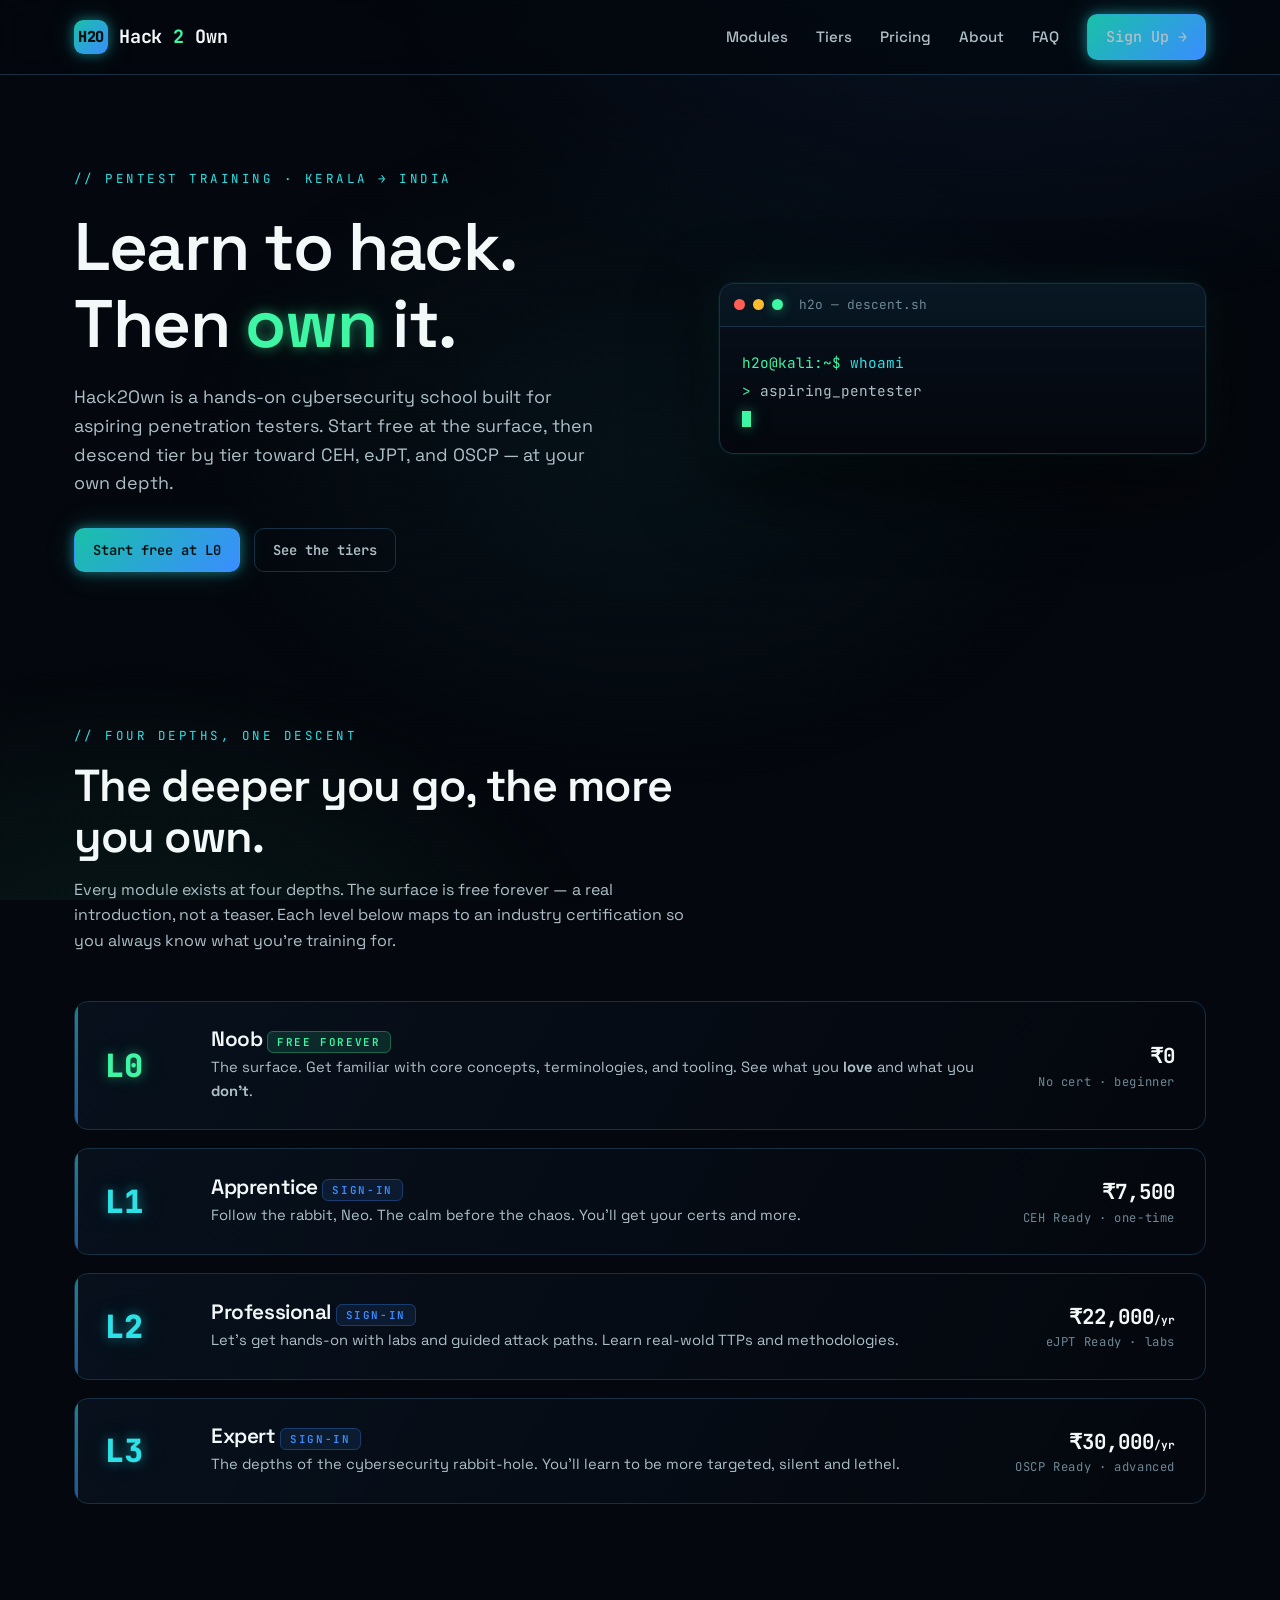
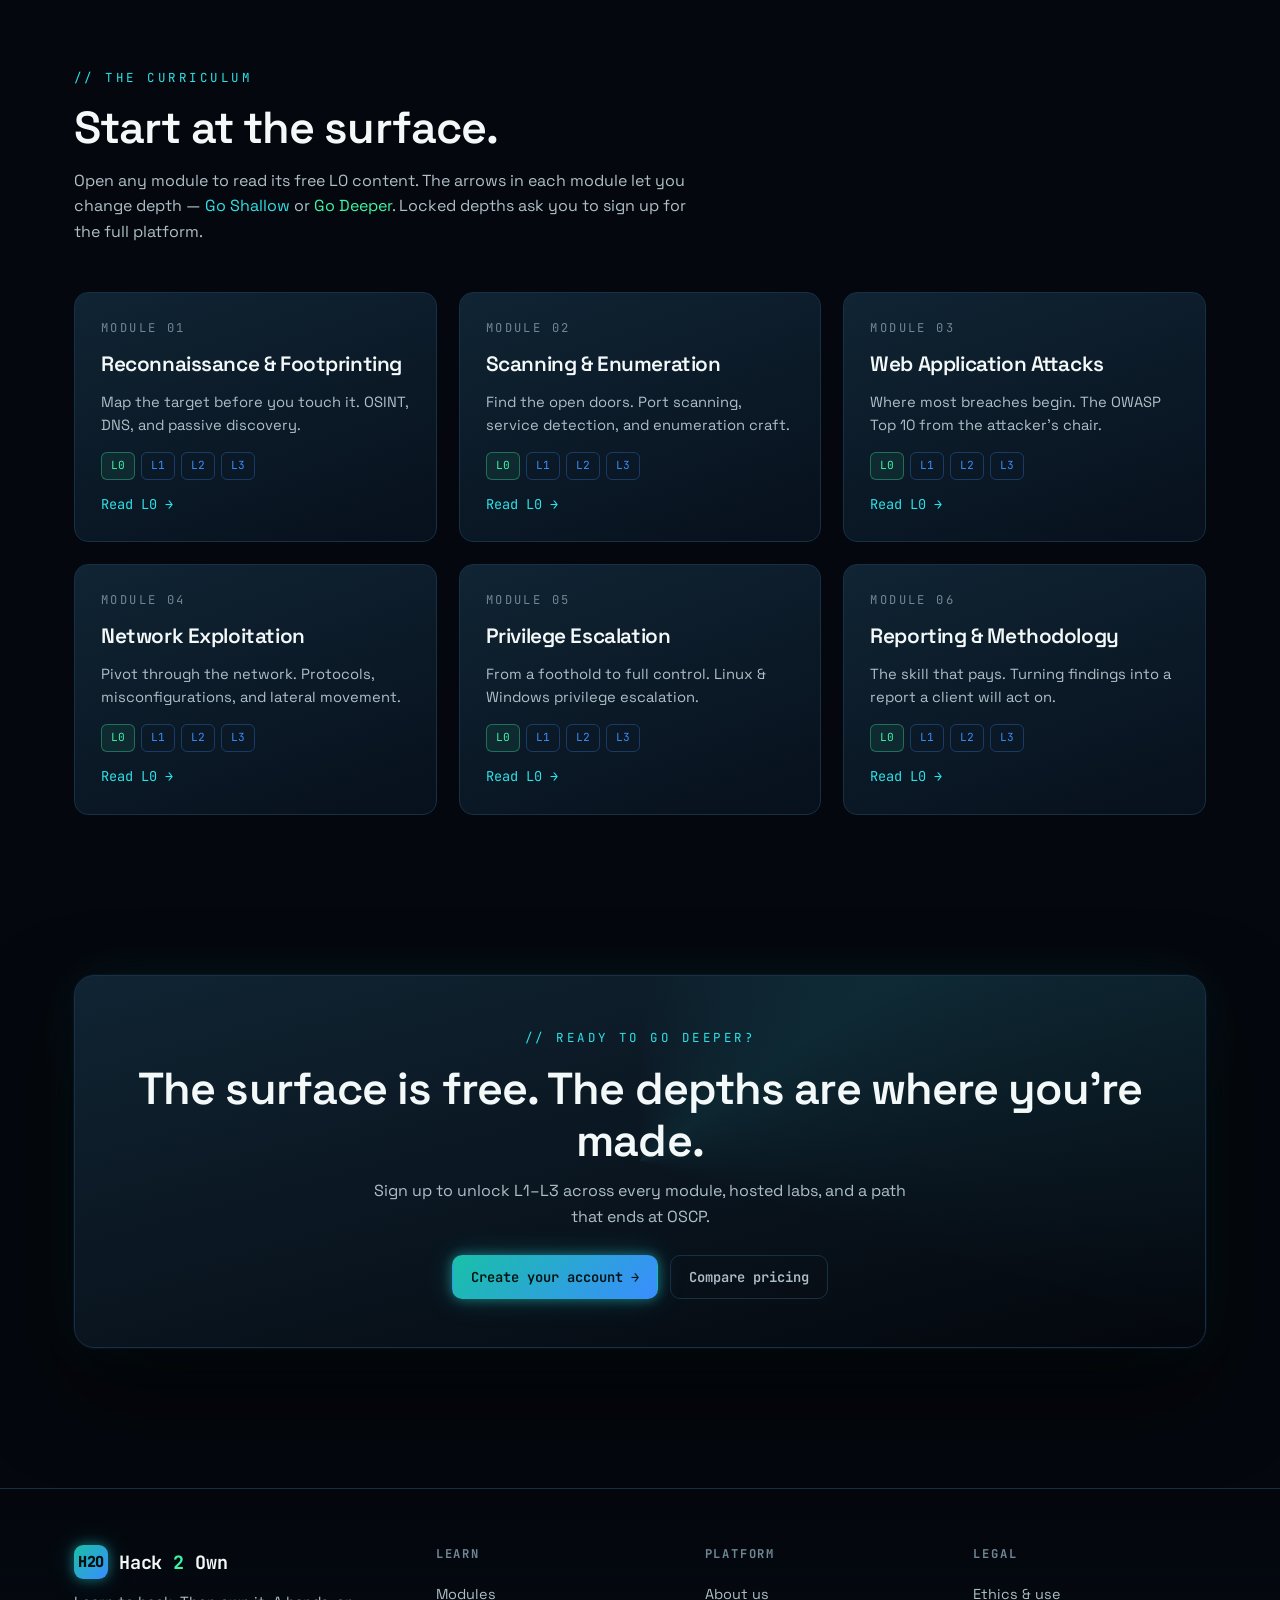
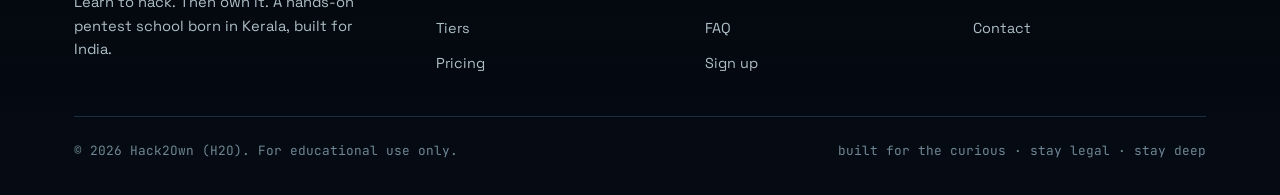
==== index.html @ ef50b709 "Site: UP" ====
<!DOCTYPE html>
<html lang="en">
<head>
<meta charset="UTF-8" />
<meta name="viewport" content="width=device-width, initial-scale=1.0" />
<title>Hack2Own — Learn to Hack. Then Own It. | Cybersecurity Training </title>
<meta name="description" content="Hack2Own (H2O) is a hands-on cybersecurity learning platform for aspiring penetration testers in Kerala and across India. Free L0 fundamentals, aligned to CEH, eJPT and OSCP." />
<meta name="keywords" content="ethical hacking course Kerala, penetration testing training India, OSCP preparation, eJPT, CEH, cybersecurity learning platform, pentest labs, Hack2Own, H2O" />
<meta name="author" content="Hack2Own" />
<link rel="canonical" href="https://hack2own.com/" />
<meta name="robots" content="index, follow" />

<!-- Open Graph -->
<meta property="og:type" content="website" />
<meta property="og:title" content="Hack2Own — Learn to Hack. Then Own It." />
<meta property="og:description" content="Hands-on, certification-aligned cybersecurity training. Start free with L0, descend toward OSCP." />
<meta property="og:url" content="https://hack2own.com/" />
<meta property="og:image" content="https://hack2own.com/assets/img/og-cover.svg" />
<meta property="og:site_name" content="Hack2Own" />
<meta name="twitter:card" content="summary_large_image" />
<meta name="twitter:title" content="Hack2Own — Learn to Hack. Then Own It." />
<meta name="twitter:description" content="Certification-aligned pentest training. Free L0 to start." />
<meta name="twitter:image" content="https://hack2own.com/assets/img/og-cover.svg" />

<link rel="icon" type="image/svg+xml" href="assets/img/favicon.svg" />
<link rel="preconnect" href="https://fonts.googleapis.com" />
<link rel="preconnect" href="https://fonts.gstatic.com" crossorigin />
<link href="https://fonts.googleapis.com/css2?family=Space+Grotesk:wght@400;500;600;700&family=JetBrains+Mono:wght@400;600;700;800&display=swap" rel="stylesheet" />
<link rel="stylesheet" href="assets/css/style.css" />

<!-- Structured data -->
<script type="application/ld+json">
{
  "@context": "https://schema.org",
  "@type": "EducationalOrganization",
  "name": "Hack2Own",
  "alternateName": "H2O",
  "url": "https://hack2own.com",
  "description": "Hands-on, certification-aligned cybersecurity and penetration testing training platform based in Kerala, India.",
  "address": { "@type": "PostalAddress", "addressRegion": "Kerala", "addressCountry": "IN" },
  "sameAs": []
}
</script>
</head>
<body>

<!-- ===== NAVBAR (shared markup across all pages) ===== -->
<nav class="nav">
  <div class="nav-inner">
    <a href="index.html" class="brand"><span class="mark">H2O</span>Hack<b>2</b>Own</a>
    <button class="nav-toggle" aria-label="Menu"><span></span><span></span><span></span></button>
    <ul class="nav-links">
      <li><a href="index.html#modules">Modules</a></li>
      <li><a href="index.html#tiers">Tiers</a></li>
      <li><a href="pages/pricing.html">Pricing</a></li>
      <li><a href="pages/about.html">About</a></li>
      <li><a href="pages/faq.html">FAQ</a></li>
      <li><a href="pages/locked.html?level=1" class="btn btn-primary">Sign Up →</a></li>
    </ul>
  </div>
</nav>

<!-- ===== HERO ===== -->
<header class="hero">
  <div class="wrap hero-grid">
    <div class="reveal">
      <span class="eyebrow">// pentest training · Kerala → India</span>
      <h1>Learn to hack.<br />Then <span class="glow">own</span> it.</h1>
      <p class="lead">Hack2Own is a hands-on cybersecurity school built for aspiring penetration testers. Start free at the surface, then descend tier by tier toward CEH, eJPT, and OSCP — at your own depth.</p>
      <div class="hero-cta">
        <a href="#modules" class="btn btn-primary">Start free at L0</a>
        <a href="pages/pricing.html" class="btn btn-ghost">See the tiers</a>
      </div>
    </div>

    <div class="reveal terminal" data-typed='[
      {"p":"h2o@kali:~$","t":"whoami","c":"ok"},
      {"p":">","t":"aspiring_pentester","c":"cm"},
      {"p":"h2o@kali:~$","t":"./descend --start L0","c":"ok"},
      {"p":">","t":"[+] surface reached — fundamentals unlocked","c":"ok"},
      {"p":">","t":"[+] recon · scanning · web · network ...","c":"cm"},
      {"p":"h2o@kali:~$","t":"go_deeper","c":"ok"}
    ]'>
      <div class="term-bar">
        <i class="dot-r"></i><i class="dot-y"></i><i class="dot-g"></i>
        <span class="term-title">h2o — descent.sh</span>
      </div>
      <div class="term-body">
        <div class="term-stream"></div>
        <span class="cursor"></span>
      </div>
    </div>
  </div>
</header>

<!-- ===== TIERS / DEPTH LADDER ===== -->
<section class="section" id="tiers">
  <div class="wrap">
    <div class="section-head reveal">
      <span class="eyebrow">// four depths, one descent</span>
      <h2>The deeper you go, the more you own.</h2>
      <p>Every module exists at four depths. The surface is free forever — a real introduction, not a teaser. Each level below maps to an industry certification so you always know what you're training for.</p>
    </div>

    <div class="depths">
      <div class="depth-card l0 reveal">
        <div class="lvl">L0</div>
        <div class="meta">
          <h3>Noob <span class="tag-free">FREE FOREVER</span></h3>
          <p>The surface. Get familiar with core concepts, terminologies, and tooling. See what you <b>love</b> and what you <b>don't</b>.</p>
        </div>
        <div class="price"><div class="amt">₹0</div><div class="cert">No cert · beginner</div></div>
      </div>

      <div class="depth-card reveal">
        <div class="lvl">L1</div>
        <div class="meta">
          <h3>Apprentice <span class="tag-locked">SIGN-IN</span></h3>
          <p>Follow the rabbit, Neo. The calm before the chaos. You'll get your certs and more.</p>
        </div>
        <div class="price"><div class="amt">₹7,500</div><div class="cert">CEH Ready · one-time</div></div>
      </div>

      <div class="depth-card reveal">
        <div class="lvl">L2</div>
        <div class="meta">
          <h3>Professional <span class="tag-locked">SIGN-IN</span></h3>
          <p>Let's get hands-on with labs and guided attack paths. Learn real-wold TTPs and methodologies.</p>
        </div>
        <div class="price"><div class="amt">₹22,000<span style="font-size:.7rem">/yr</span></div><div class="cert">eJPT Ready · labs</div></div>
      </div>

      <div class="depth-card reveal">
        <div class="lvl">L3</div>
        <div class="meta">
          <h3>Expert <span class="tag-locked">SIGN-IN</span></h3>
          <p>The depths of the cybersecurity rabbit-hole. You'll learn to be more targeted, silent and lethel.</p>
        </div>
        <div class="price"><div class="amt">₹30,000<span style="font-size:.7rem">/yr</span></div><div class="cert">OSCP Ready · advanced</div></div>
      </div>
    </div>
  </div>
</section>

<!-- ===== MODULES ===== -->
<section class="section" id="modules">
  <div class="wrap">
    <div class="section-head reveal">
      <span class="eyebrow">// the curriculum</span>
      <h2>Start at the surface.</h2>
      <p>Open any module to read its free L0 content. The arrows in each module let you change depth — <span class="accent-cyan">Go Shallow</span> or <span class="accent">Go Deeper</span>. Locked depths ask you to sign up for the full platform.</p>
    </div>

    <div class="mod-grid">
      <a href="modules/recon/l0.html" class="mod-card reveal">
        <div class="idx">MODULE 01</div>
        <h3>Reconnaissance &amp; Footprinting</h3>
        <p>Map the target before you touch it. OSINT, DNS, and passive discovery.</p>
        <div class="lvls"><span class="chip free">L0</span><span class="chip lock">L1</span><span class="chip lock">L2</span><span class="chip lock">L3</span></div>
        <span class="go">Read L0 →</span>
      </a>

      <a href="modules/scanning/l0.html" class="mod-card reveal">
        <div class="idx">MODULE 02</div>
        <h3>Scanning &amp; Enumeration</h3>
        <p>Find the open doors. Port scanning, service detection, and enumeration craft.</p>
        <div class="lvls"><span class="chip free">L0</span><span class="chip lock">L1</span><span class="chip lock">L2</span><span class="chip lock">L3</span></div>
        <span class="go">Read L0 →</span>
      </a>

      <a href="modules/web/l0.html" class="mod-card reveal">
        <div class="idx">MODULE 03</div>
        <h3>Web Application Attacks</h3>
        <p>Where most breaches begin. The OWASP Top 10 from the attacker's chair.</p>
        <div class="lvls"><span class="chip free">L0</span><span class="chip lock">L1</span><span class="chip lock">L2</span><span class="chip lock">L3</span></div>
        <span class="go">Read L0 →</span>
      </a>

      <a href="modules/network/l0.html" class="mod-card reveal">
        <div class="idx">MODULE 04</div>
        <h3>Network Exploitation</h3>
        <p>Pivot through the network. Protocols, misconfigurations, and lateral movement.</p>
        <div class="lvls"><span class="chip free">L0</span><span class="chip lock">L1</span><span class="chip lock">L2</span><span class="chip lock">L3</span></div>
        <span class="go">Read L0 →</span>
      </a>

      <a href="modules/privesc/l0.html" class="mod-card reveal">
        <div class="idx">MODULE 05</div>
        <h3>Privilege Escalation</h3>
        <p>From a foothold to full control. Linux &amp; Windows privilege escalation.</p>
        <div class="lvls"><span class="chip free">L0</span><span class="chip lock">L1</span><span class="chip lock">L2</span><span class="chip lock">L3</span></div>
        <span class="go">Read L0 →</span>
      </a>

      <a href="modules/reporting/l0.html" class="mod-card reveal">
        <div class="idx">MODULE 06</div>
        <h3>Reporting &amp; Methodology</h3>
        <p>The skill that pays. Turning findings into a report a client will act on.</p>
        <div class="lvls"><span class="chip free">L0</span><span class="chip lock">L1</span><span class="chip lock">L2</span><span class="chip lock">L3</span></div>
        <span class="go">Read L0 →</span>
      </a>
    </div>
  </div>
</section>

<!-- ===== CTA STRIP ===== -->
<section class="section">
  <div class="wrap">
    <div class="gate-card reveal" style="max-width:none;text-align:center;padding:48px 40px;">
      <span class="eyebrow">// ready to go deeper?</span>
      <h2 style="margin:14px 0 12px;">The surface is free. The depths are where you're made.</h2>
      <p style="max-width:560px;margin:0 auto 26px;">Sign up to unlock L1–L3 across every module, hosted labs, and a path that ends at OSCP.</p>
      <div class="gate-actions">
        <a href="pages/locked.html?level=1" class="btn btn-primary">Create your account →</a>
        <a href="pages/pricing.html" class="btn btn-ghost">Compare pricing</a>
      </div>
    </div>
  </div>
</section>

<!-- ===== FOOTER (shared markup) ===== -->
<footer class="footer">
  <div class="wrap">
    <div class="footer-grid">
      <div>
        <a href="index.html" class="brand"><span class="mark">H2O</span>Hack<b>2</b>Own</a>
        <p class="tagline">Learn to hack. Then own it. A hands-on pentest school born in Kerala, built for India.</p>
      </div>
      <div>
        <h5>Learn</h5>
        <ul>
          <li><a href="index.html#modules">Modules</a></li>
          <li><a href="index.html#tiers">Tiers</a></li>
          <li><a href="pages/pricing.html">Pricing</a></li>
        </ul>
      </div>
      <div>
        <h5>Platform</h5>
        <ul>
          <li><a href="pages/about.html">About us</a></li>
          <li><a href="pages/faq.html">FAQ</a></li>
          <li><a href="pages/locked.html?level=1">Sign up</a></li>
        </ul>
      </div>
      <div>
        <h5>Legal</h5>
        <ul>
          <li><a href="pages/faq.html#ethics">Ethics &amp; use</a></li>
          <li><a href="mailto:hello@hack2own.com">Contact</a></li>
        </ul>
      </div>
    </div>
    <div class="footer-bot">
      <span>© 2026 Hack2Own (H2O). For educational use only.</span>
      <span>built for the curious · stay legal · stay deep</span>
    </div>
  </div>
</footer>

<script src="assets/js/main.js"></script>
</body>
</html>
---- assets/css/style.css ----
/* ============================================================
   Hack2Own (H2O) — Core Theme
   "Terminal meets Tide" — descend the depths, own the system.
   ============================================================ */

:root {
  /* Palette — abyssal depths */
  --abyss:        #04070d;   /* page base */
  --deep:         #07101c;   /* panel base */
  --trench:       #0b1b2b;   /* raised panel */
  --surface:      #102433;   /* cards */
  --line:         #173044;   /* hairline borders */

  /* Glows — bioluminescence */
  --cyan:         #2de2e6;
  --teal:         #19c0a8;
  --green:        #3ef6a4;
  --blue:         #3a8dff;
  --green-dim:    #1f8f63;

  /* Text */
  --white:        #f3f8f8;
  --mist:         #aebfc7;
  --fade:         #6f8794;

  /* Type */
  --mono: "JetBrains Mono", "SF Mono", ui-monospace, monospace;
  --sans: "Space Grotesk", "Inter", system-ui, sans-serif;

  --glow-cyan: 0 0 12px rgba(45,226,230,.45), 0 0 30px rgba(45,226,230,.18);
  --glow-green: 0 0 12px rgba(62,246,164,.45), 0 0 30px rgba(62,246,164,.16);
  --radius: 14px;
  --maxw: 1180px;
}

* { box-sizing: border-box; margin: 0; padding: 0; }

html { scroll-behavior: smooth; }

body {
  background: var(--abyss);
  color: var(--white);
  font-family: var(--sans);
  line-height: 1.6;
  -webkit-font-smoothing: antialiased;
  overflow-x: hidden;
  position: relative;
  min-height: 100vh;
}

/* Ambient depth gradient + faint scanlines */
body::before {
  content: "";
  position: fixed;
  inset: 0;
  z-index: -2;
  background:
    radial-gradient(1100px 700px at 78% -10%, rgba(58,141,255,.10), transparent 60%),
    radial-gradient(900px 600px at 10% 110%, rgba(62,246,164,.08), transparent 55%),
    radial-gradient(700px 500px at 50% 50%, rgba(45,226,230,.05), transparent 70%);
}
body::after {
  content: "";
  position: fixed;
  inset: 0;
  z-index: -1;
  pointer-events: none;
  background-image: repeating-linear-gradient(
    0deg, rgba(255,255,255,.012) 0px, rgba(255,255,255,.012) 1px,
    transparent 1px, transparent 3px);
  opacity: .5;
}

a { color: var(--cyan); text-decoration: none; transition: color .2s; }
a:hover { color: var(--green); }

img { max-width: 100%; display: block; }

.wrap { max-width: var(--maxw); margin: 0 auto; padding: 0 24px; }

/* ---------- Typography ---------- */
h1, h2, h3, h4 { font-family: var(--sans); font-weight: 600; line-height: 1.15; letter-spacing: -.02em; }
h1 { font-size: clamp(2.4rem, 6vw, 4.2rem); }
h2 { font-size: clamp(1.8rem, 4vw, 2.8rem); }
h3 { font-size: 1.3rem; }
p  { color: var(--mist); }

.eyebrow {
  font-family: var(--mono);
  font-size: .78rem;
  letter-spacing: .28em;
  text-transform: uppercase;
  color: var(--cyan);
  display: inline-block;
}
.accent { color: var(--green); }
.accent-cyan { color: var(--cyan); }

/* ============================================================
   NAVBAR
   ============================================================ */
.nav {
  position: sticky; top: 0; z-index: 100;
  backdrop-filter: blur(14px);
  background: rgba(4,7,13,.72);
  border-bottom: 1px solid var(--line);
}
.nav-inner {
  max-width: var(--maxw); margin: 0 auto;
  display: flex; align-items: center; justify-content: space-between;
  padding: 14px 24px;
}
.brand { display: flex; align-items: center; gap: 11px; font-family: var(--mono); font-weight: 700; font-size: 1.15rem; color: var(--white); letter-spacing: -.01em; }
.brand .mark {
  width: 34px; height: 34px; border-radius: 9px;
  display: grid; place-items: center;
  background: linear-gradient(135deg, var(--teal), var(--blue));
  box-shadow: var(--glow-cyan);
  font-size: .95rem; color: #02110d; font-weight: 800;
}
.brand b { color: var(--green); }

.nav-links { display: flex; align-items: center; gap: 28px; list-style: none; }
.nav-links a { color: var(--mist); font-size: .94rem; font-weight: 500; position: relative; }
.nav-links a:hover { color: var(--white); }
.nav-links a::after {
  content: ""; position: absolute; left: 0; bottom: -6px; height: 2px; width: 0;
  background: linear-gradient(90deg, var(--cyan), var(--green));
  transition: width .25s; box-shadow: var(--glow-cyan);
}
.nav-links a:hover::after { width: 100%; }

.btn {
  font-family: var(--mono); font-size: .86rem; font-weight: 600;
  padding: 10px 18px; border-radius: 10px; cursor: pointer;
  border: 1px solid transparent; transition: all .22s; display: inline-flex; align-items: center; gap: 8px;
}
.btn-primary {
  background: linear-gradient(135deg, var(--teal), var(--blue));
  color: #02110d; box-shadow: var(--glow-cyan);
}
.btn-primary:hover { transform: translateY(-2px); box-shadow: 0 0 18px rgba(45,226,230,.6), 0 0 40px rgba(58,141,255,.3); color: #02110d; }
.btn-ghost { background: transparent; border-color: var(--line); color: var(--mist); }
.btn-ghost:hover { border-color: var(--cyan); color: var(--white); box-shadow: var(--glow-cyan); }

.nav-toggle { display: none; background: none; border: 0; cursor: pointer; flex-direction: column; gap: 5px; }
.nav-toggle span { width: 24px; height: 2px; background: var(--mist); transition: .25s; }

/* ============================================================
   HERO
   ============================================================ */
.hero { position: relative; padding: 90px 0 70px; overflow: hidden; }
.hero-grid { display: grid; grid-template-columns: 1.1fr .9fr; gap: 50px; align-items: center; }
.hero h1 { margin: 18px 0 20px; }
.hero h1 .glow { color: var(--green); text-shadow: var(--glow-green); }
.hero p.lead { font-size: 1.12rem; max-width: 540px; margin-bottom: 30px; }
.hero-cta { display: flex; gap: 14px; flex-wrap: wrap; }

/* Terminal panel */
.terminal {
  background: linear-gradient(180deg, var(--deep), var(--abyss));
  border: 1px solid var(--line); border-radius: var(--radius);
  box-shadow: 0 0 0 1px rgba(45,226,230,.05), 0 30px 80px rgba(0,0,0,.6), 0 0 40px rgba(45,226,230,.08);
  overflow: hidden;
}
.term-bar { display: flex; align-items: center; gap: 8px; padding: 11px 14px; border-bottom: 1px solid var(--line); background: rgba(45,226,230,.03); }
.term-bar i { width: 11px; height: 11px; border-radius: 50%; display: inline-block; }
.dot-r { background: #ff5f57; } .dot-y { background: #febc2e; } .dot-g { background: var(--green); box-shadow: var(--glow-green); }
.term-title { margin-left: 8px; font-family: var(--mono); font-size: .8rem; color: var(--fade); }
.term-body { padding: 22px; font-family: var(--mono); font-size: .9rem; line-height: 1.9; }
.term-body .pr { color: var(--green); }
.term-body .cm { color: var(--mist); }
.term-body .ok { color: var(--cyan); }
.term-body .cursor { display: inline-block; width: 9px; height: 1.1em; background: var(--green); vertical-align: text-bottom; animation: blink 1.1s steps(1) infinite; box-shadow: var(--glow-green); }
@keyframes blink { 50% { opacity: 0; } }

/* ============================================================
   SECTIONS
   ============================================================ */
.section { padding: 80px 0; }
.section-head { max-width: 640px; margin-bottom: 48px; }
.section-head h2 { margin: 12px 0 14px; }

/* Tier / depth ladder */
.depths { display: grid; gap: 18px; }
.depth-card {
  position: relative; display: grid; grid-template-columns: 80px 1fr auto; gap: 26px; align-items: center;
  padding: 26px 30px; border: 1px solid var(--line); border-radius: var(--radius);
  background: linear-gradient(120deg, var(--deep), var(--abyss));
  transition: transform .25s, border-color .25s, box-shadow .25s;
  overflow: hidden;
}
.depth-card::before {
  content: ""; position: absolute; left: 0; top: 0; bottom: 0; width: 3px;
  background: linear-gradient(180deg, var(--cyan), var(--blue)); opacity: .55;
}
.depth-card:hover { transform: translateX(6px); border-color: rgba(45,226,230,.4); box-shadow: var(--glow-cyan); }
.depth-card .lvl { font-family: var(--mono); font-size: 2rem; font-weight: 800; color: var(--cyan); text-shadow: var(--glow-cyan); }
.depth-card.l0 .lvl { color: var(--green); text-shadow: var(--glow-green); }
.depth-card .meta h3 { color: var(--white); margin-bottom: 4px; }
.depth-card .meta p { font-size: .92rem; }
.depth-card .price { text-align: right; }
.depth-card .price .amt { font-family: var(--mono); font-size: 1.3rem; font-weight: 700; color: var(--white); }
.depth-card .price .cert { font-size: .76rem; color: var(--fade); font-family: var(--mono); letter-spacing: .05em; }
.tag-free { font-family: var(--mono); font-size: .68rem; letter-spacing: .15em; padding: 3px 9px; border-radius: 6px; background: rgba(62,246,164,.12); color: var(--green); border: 1px solid rgba(62,246,164,.3); }
.tag-locked { font-family: var(--mono); font-size: .68rem; letter-spacing: .15em; padding: 3px 9px; border-radius: 6px; background: rgba(58,141,255,.1); color: var(--blue); border: 1px solid rgba(58,141,255,.3); }

/* Module cards grid */
.mod-grid { display: grid; grid-template-columns: repeat(auto-fill, minmax(290px, 1fr)); gap: 22px; }
.mod-card {
  position: relative; border: 1px solid var(--line); border-radius: var(--radius);
  background: linear-gradient(160deg, var(--surface), var(--deep));
  padding: 26px; transition: transform .25s, box-shadow .25s, border-color .25s;
  display: flex; flex-direction: column; gap: 14px; min-height: 230px;
}
.mod-card:hover { transform: translateY(-5px); border-color: rgba(45,226,230,.4); box-shadow: var(--glow-cyan); }
.mod-card .idx { font-family: var(--mono); font-size: .76rem; color: var(--fade); letter-spacing: .2em; }
.mod-card h3 { color: var(--white); }
.mod-card p { font-size: .92rem; flex: 1; }
.mod-card .lvls { display: flex; gap: 6px; flex-wrap: wrap; }
.chip { font-family: var(--mono); font-size: .7rem; padding: 4px 9px; border-radius: 6px; border: 1px solid var(--line); color: var(--fade); }
.chip.free { color: var(--green); border-color: rgba(62,246,164,.35); background: rgba(62,246,164,.07); }
.chip.lock { color: var(--blue); border-color: rgba(58,141,255,.3); }
.mod-card .go { font-family: var(--mono); font-size: .85rem; color: var(--cyan); display: inline-flex; align-items: center; gap: 6px; }

/* ============================================================
   MODULE / LESSON PAGE
   ============================================================ */
.lvl-nav {
  display: flex; align-items: center; justify-content: center; gap: 18px;
  padding: 12px 0; margin: 0 auto;
}
.lvl-btn {
  width: 42px; height: 42px; border-radius: 11px; display: grid; place-items: center; cursor: pointer;
  background: var(--trench); border: 1px solid var(--line); color: var(--cyan);
  transition: all .2s; position: relative;
}
.lvl-btn:hover { border-color: var(--cyan); box-shadow: var(--glow-cyan); transform: translateY(-2px); }
.lvl-btn[disabled] { opacity: .3; cursor: not-allowed; transform: none; box-shadow: none; }
.lvl-btn svg { width: 18px; height: 18px; }
.lvl-display { font-family: var(--mono); text-align: center; min-width: 150px; }
.lvl-display .lv { font-size: 1.1rem; font-weight: 700; color: var(--white); }
.lvl-display .nm { font-size: .72rem; letter-spacing: .2em; color: var(--fade); text-transform: uppercase; }

/* tooltip */
.lvl-btn .tip {
  position: absolute; bottom: -34px; left: 50%; transform: translateX(-50%) translateY(4px);
  font-family: var(--mono); font-size: .68rem; letter-spacing: .12em; white-space: nowrap;
  background: var(--surface); border: 1px solid var(--line); color: var(--cyan);
  padding: 4px 9px; border-radius: 6px; opacity: 0; pointer-events: none; transition: all .2s;
}
.lvl-btn:hover .tip { opacity: 1; transform: translateX(-50%) translateY(0); }

.lesson { display: grid; grid-template-columns: 240px 1fr; gap: 40px; padding: 50px 0; }
.lesson-side { position: sticky; top: 90px; align-self: start; }
.lesson-side h4 { font-family: var(--mono); font-size: .78rem; letter-spacing: .15em; color: var(--fade); text-transform: uppercase; margin-bottom: 14px; }
.lesson-side ul { list-style: none; display: flex; flex-direction: column; gap: 2px; }
.lesson-side a { display: block; padding: 8px 12px; border-radius: 8px; color: var(--mist); font-size: .9rem; border-left: 2px solid transparent; }
.lesson-side a:hover, .lesson-side a.active { background: rgba(45,226,230,.06); color: var(--white); border-left-color: var(--cyan); }

.prose { max-width: 760px; }
.prose h1 { margin-bottom: 10px; }
.prose h2 { margin: 40px 0 14px; padding-bottom: 8px; border-bottom: 1px solid var(--line); }
.prose h3 { margin: 26px 0 10px; color: var(--white); }
.prose p { margin-bottom: 16px; }
.prose ul, .prose ol { margin: 0 0 16px 22px; color: var(--mist); }
.prose li { margin-bottom: 6px; }
.prose img { border-radius: var(--radius); border: 1px solid var(--line); margin: 22px 0; box-shadow: 0 20px 50px rgba(0,0,0,.5); }
.prose code { font-family: var(--mono); font-size: .88em; background: var(--trench); border: 1px solid var(--line); padding: 2px 7px; border-radius: 6px; color: var(--cyan); }
.prose pre { background: var(--deep); border: 1px solid var(--line); border-radius: var(--radius); padding: 18px 20px; overflow-x: auto; margin: 18px 0; box-shadow: inset 0 0 30px rgba(0,0,0,.4); }
.prose pre code { background: none; border: 0; padding: 0; color: var(--green); line-height: 1.7; }
.callout { border-left: 3px solid var(--cyan); background: rgba(45,226,230,.05); padding: 16px 20px; border-radius: 0 var(--radius) var(--radius) 0; margin: 22px 0; }
.callout.warn { border-left-color: var(--green); background: rgba(62,246,164,.05); }
.callout strong { color: var(--white); }
figure { margin: 22px 0; }
figcaption { font-family: var(--mono); font-size: .78rem; color: var(--fade); text-align: center; margin-top: 8px; }

/* ============================================================
   LOCKED / SIGN-IN GATE
   ============================================================ */
.gate { min-height: 70vh; display: grid; place-items: center; text-align: center; padding: 60px 0; }
.gate-card {
  max-width: 540px; padding: 50px 44px; border: 1px solid var(--line); border-radius: 20px;
  background: linear-gradient(165deg, var(--surface), var(--abyss));
  box-shadow: 0 0 0 1px rgba(58,141,255,.06), 0 40px 90px rgba(0,0,0,.6), 0 0 60px rgba(45,226,230,.08);
  position: relative; overflow: hidden;
}
.gate-card::before {
  content: ""; position: absolute; inset: -40%; background: conic-gradient(from 0deg, transparent, rgba(45,226,230,.08), transparent 30%);
  animation: spin 9s linear infinite;
}
.gate-card > * { position: relative; }
@keyframes spin { to { transform: rotate(360deg); } }
.gate-lock {
  width: 76px; height: 76px; margin: 0 auto 22px; border-radius: 18px; display: grid; place-items: center;
  background: linear-gradient(135deg, var(--teal), var(--blue)); box-shadow: var(--glow-cyan);
}
.gate-lock svg { width: 34px; height: 34px; }
.gate h1 { font-size: 2rem; margin-bottom: 12px; }
.gate .lvl-pill { font-family: var(--mono); font-size: .76rem; letter-spacing: .2em; color: var(--blue); border: 1px solid rgba(58,141,255,.3); padding: 5px 12px; border-radius: 8px; display: inline-block; margin-bottom: 20px; }
.gate p { margin-bottom: 26px; }
.gate-actions { display: flex; gap: 12px; justify-content: center; flex-wrap: wrap; }

/* Bundle box on module pages */
.bundle {
  border: 1px solid rgba(62,246,164,.25); border-radius: var(--radius);
  background: linear-gradient(160deg, rgba(62,246,164,.06), var(--deep));
  padding: 28px 30px; box-shadow: var(--glow-green); margin: 40px 0;
}
.bundle h3 { color: var(--white); display: flex; align-items: center; gap: 10px; }
.bundle .rows { margin: 18px 0; display: grid; gap: 10px; }
.bundle .row { display: flex; justify-content: space-between; font-family: var(--mono); font-size: .9rem; padding: 9px 0; border-bottom: 1px dashed var(--line); }
.bundle .row span:first-child { color: var(--mist); }
.bundle .row .amt { color: var(--white); }
.bundle .save { color: var(--green); }
.bundle .total { display: flex; justify-content: space-between; align-items: center; margin-top: 14px; }
.bundle .total .big { font-family: var(--mono); font-size: 1.6rem; font-weight: 800; color: var(--green); text-shadow: var(--glow-green); }

/* ============================================================
   PRICING TABLE
   ============================================================ */
.ptable { width: 100%; border-collapse: separate; border-spacing: 0; font-family: var(--mono); font-size: .9rem; border: 1px solid var(--line); border-radius: var(--radius); overflow: hidden; }
.ptable th, .ptable td { padding: 14px 18px; text-align: left; border-bottom: 1px solid var(--line); }
.ptable thead th { background: rgba(45,226,230,.05); color: var(--cyan); font-size: .76rem; letter-spacing: .12em; text-transform: uppercase; }
.ptable tbody tr:hover { background: rgba(45,226,230,.03); }
.ptable td.num { color: var(--white); }
.ptable .save { color: var(--green); }
.ptable tr:last-child td { border-bottom: 0; }

/* ============================================================
   FAQ
   ============================================================ */
.faq-list { display: grid; gap: 12px; max-width: 820px; }
.faq-item { border: 1px solid var(--line); border-radius: var(--radius); background: var(--deep); overflow: hidden; }
.faq-q { width: 100%; text-align: left; background: none; border: 0; color: var(--white); font-family: var(--sans); font-size: 1.02rem; font-weight: 500; padding: 20px 24px; cursor: pointer; display: flex; justify-content: space-between; align-items: center; gap: 16px; }
.faq-q .pm { font-family: var(--mono); color: var(--cyan); transition: transform .25s; font-size: 1.3rem; }
.faq-item.open .faq-q .pm { transform: rotate(45deg); }
.faq-a { max-height: 0; overflow: hidden; transition: max-height .35s ease; }
.faq-a p { padding: 0 24px 22px; color: var(--mist); font-size: .96rem; }

/* ============================================================
   ABOUT / CONTENT BLOCKS
   ============================================================ */
.split { display: grid; grid-template-columns: 1fr 1fr; gap: 50px; align-items: center; }
.value-grid { display: grid; grid-template-columns: repeat(auto-fit, minmax(220px,1fr)); gap: 20px; }
.value { padding: 24px; border: 1px solid var(--line); border-radius: var(--radius); background: var(--deep); }
.value .ic { width: 44px; height: 44px; border-radius: 11px; display: grid; place-items: center; background: rgba(45,226,230,.08); border: 1px solid rgba(45,226,230,.2); margin-bottom: 14px; }
.value .ic svg { width: 22px; height: 22px; stroke: var(--cyan); }
.value h3 { color: var(--white); font-size: 1.1rem; margin-bottom: 8px; }
.value p { font-size: .9rem; }

.stat-row { display: flex; gap: 40px; flex-wrap: wrap; }
.stat .n { font-family: var(--mono); font-size: 2.4rem; font-weight: 800; color: var(--green); text-shadow: var(--glow-green); }
.stat .l { font-size: .82rem; color: var(--fade); font-family: var(--mono); letter-spacing: .1em; }

/* ============================================================
   FOOTER
   ============================================================ */
.footer { border-top: 1px solid var(--line); padding: 56px 0 34px; margin-top: 60px; background: linear-gradient(180deg, transparent, rgba(7,16,28,.5)); }
.footer-grid { display: grid; grid-template-columns: 1.4fr 1fr 1fr 1fr; gap: 36px; margin-bottom: 40px; }
.footer h5 { font-family: var(--mono); font-size: .76rem; letter-spacing: .15em; color: var(--fade); text-transform: uppercase; margin-bottom: 16px; }
.footer ul { list-style: none; display: flex; flex-direction: column; gap: 9px; }
.footer ul a { color: var(--mist); font-size: .9rem; }
.footer ul a:hover { color: var(--cyan); }
.footer .tagline { color: var(--mist); font-size: .92rem; max-width: 280px; margin: 12px 0; }
.footer-bot { display: flex; justify-content: space-between; align-items: center; padding-top: 24px; border-top: 1px solid var(--line); font-family: var(--mono); font-size: .8rem; color: var(--fade); flex-wrap: wrap; gap: 12px; }

/* ============================================================
   REVEAL ANIMATION
   ============================================================ */
.reveal { opacity: 0; transform: translateY(24px); transition: opacity .7s cubic-bezier(.2,.7,.3,1), transform .7s cubic-bezier(.2,.7,.3,1); }
.reveal.in { opacity: 1; transform: none; }

/* ============================================================
   RESPONSIVE
   ============================================================ */
@media (max-width: 900px) {
  .hero-grid, .split { grid-template-columns: 1fr; }
  .lesson { grid-template-columns: 1fr; }
  .lesson-side { position: static; }
  .footer-grid { grid-template-columns: 1fr 1fr; }
  .nav-links {
    position: fixed; inset: 64px 0 auto 0; flex-direction: column; gap: 0;
    background: rgba(4,7,13,.97); border-bottom: 1px solid var(--line);
    padding: 10px 24px; transform: translateY(-120%); transition: transform .3s; z-index: 99;
  }
  .nav-links.open { transform: none; }
  .nav-links li { width: 100%; padding: 10px 0; border-bottom: 1px solid var(--line); }
  .nav-links li:last-child { border: 0; }
  .nav-toggle { display: flex; }
  .depth-card { grid-template-columns: 56px 1fr; }
  .depth-card .price { grid-column: 1 / -1; text-align: left; margin-top: 6px; }
}
@media (max-width: 560px) {
  .footer-grid { grid-template-columns: 1fr; }
  .stat-row { gap: 26px; }
  .hero { padding: 50px 0 40px; }
}

@media (prefers-reduced-motion: reduce) {
  * { animation: none !important; transition: none !important; }
  .reveal { opacity: 1; transform: none; }
}
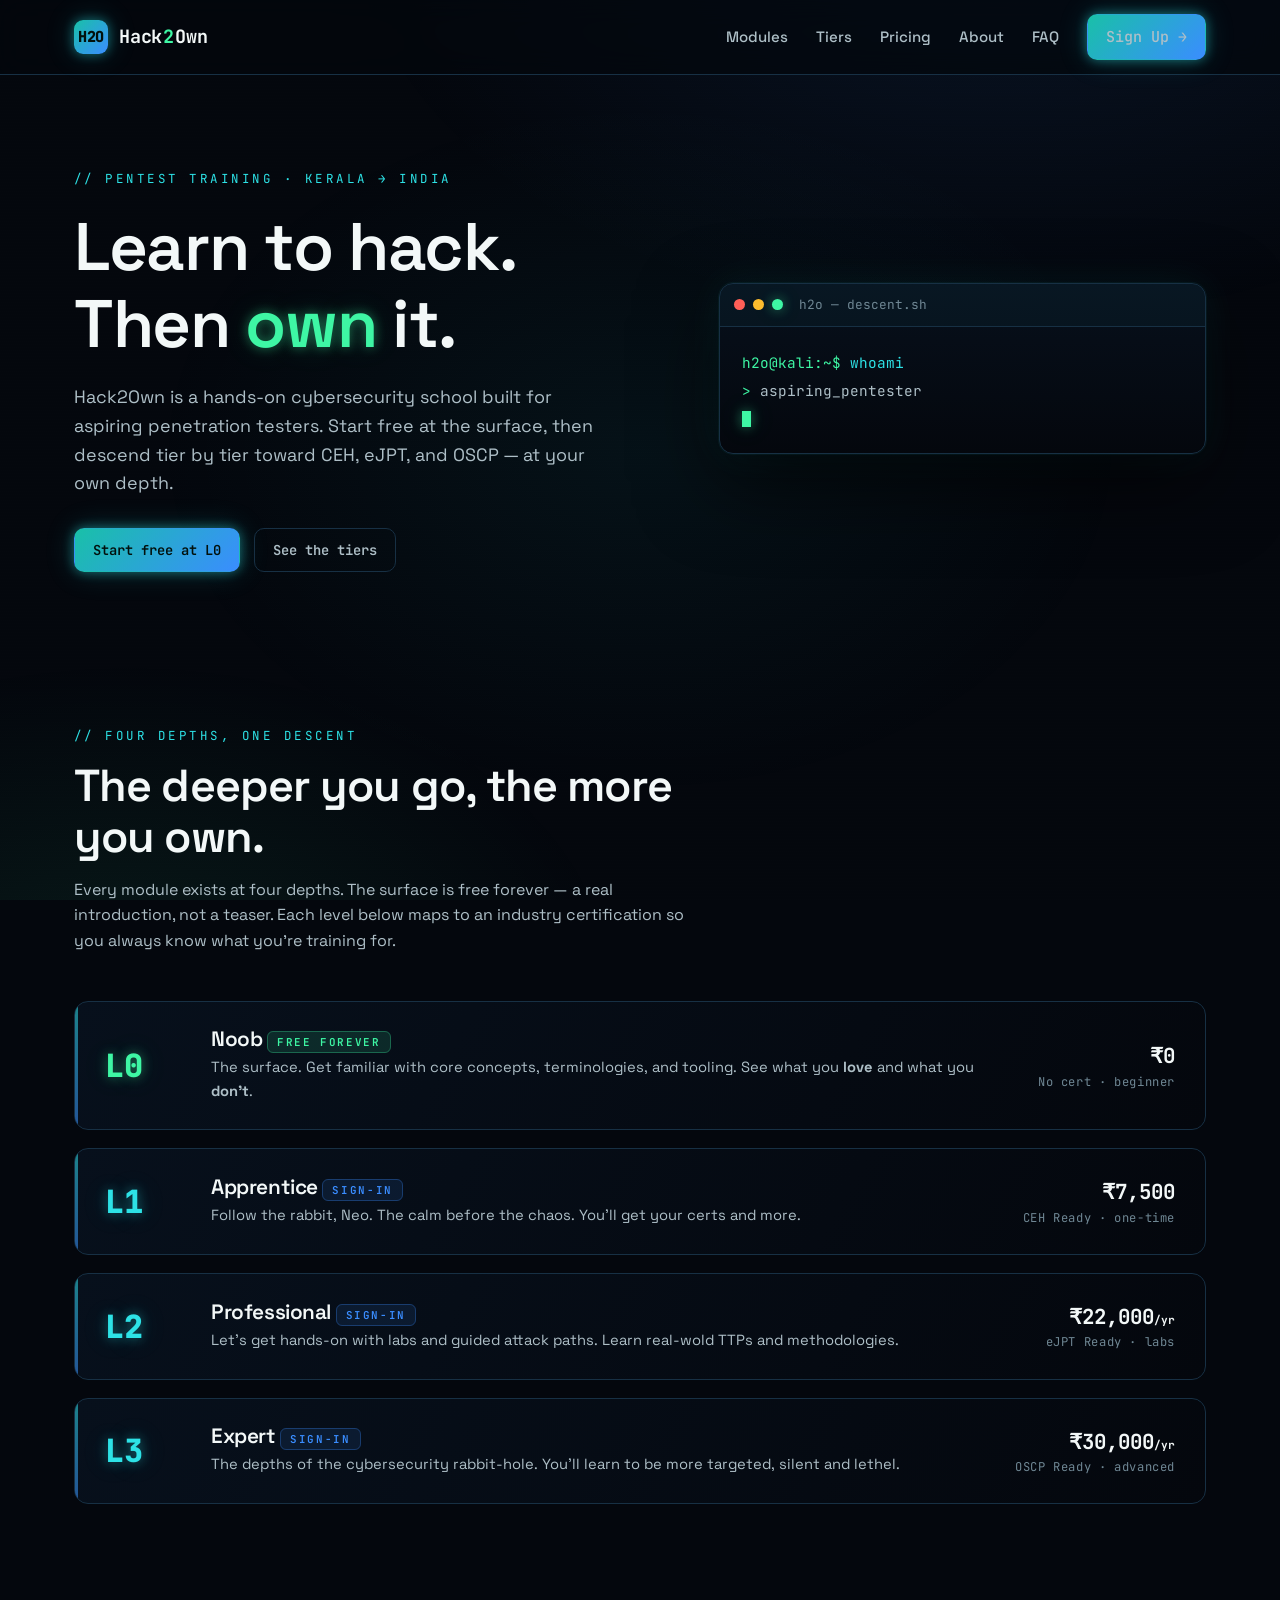
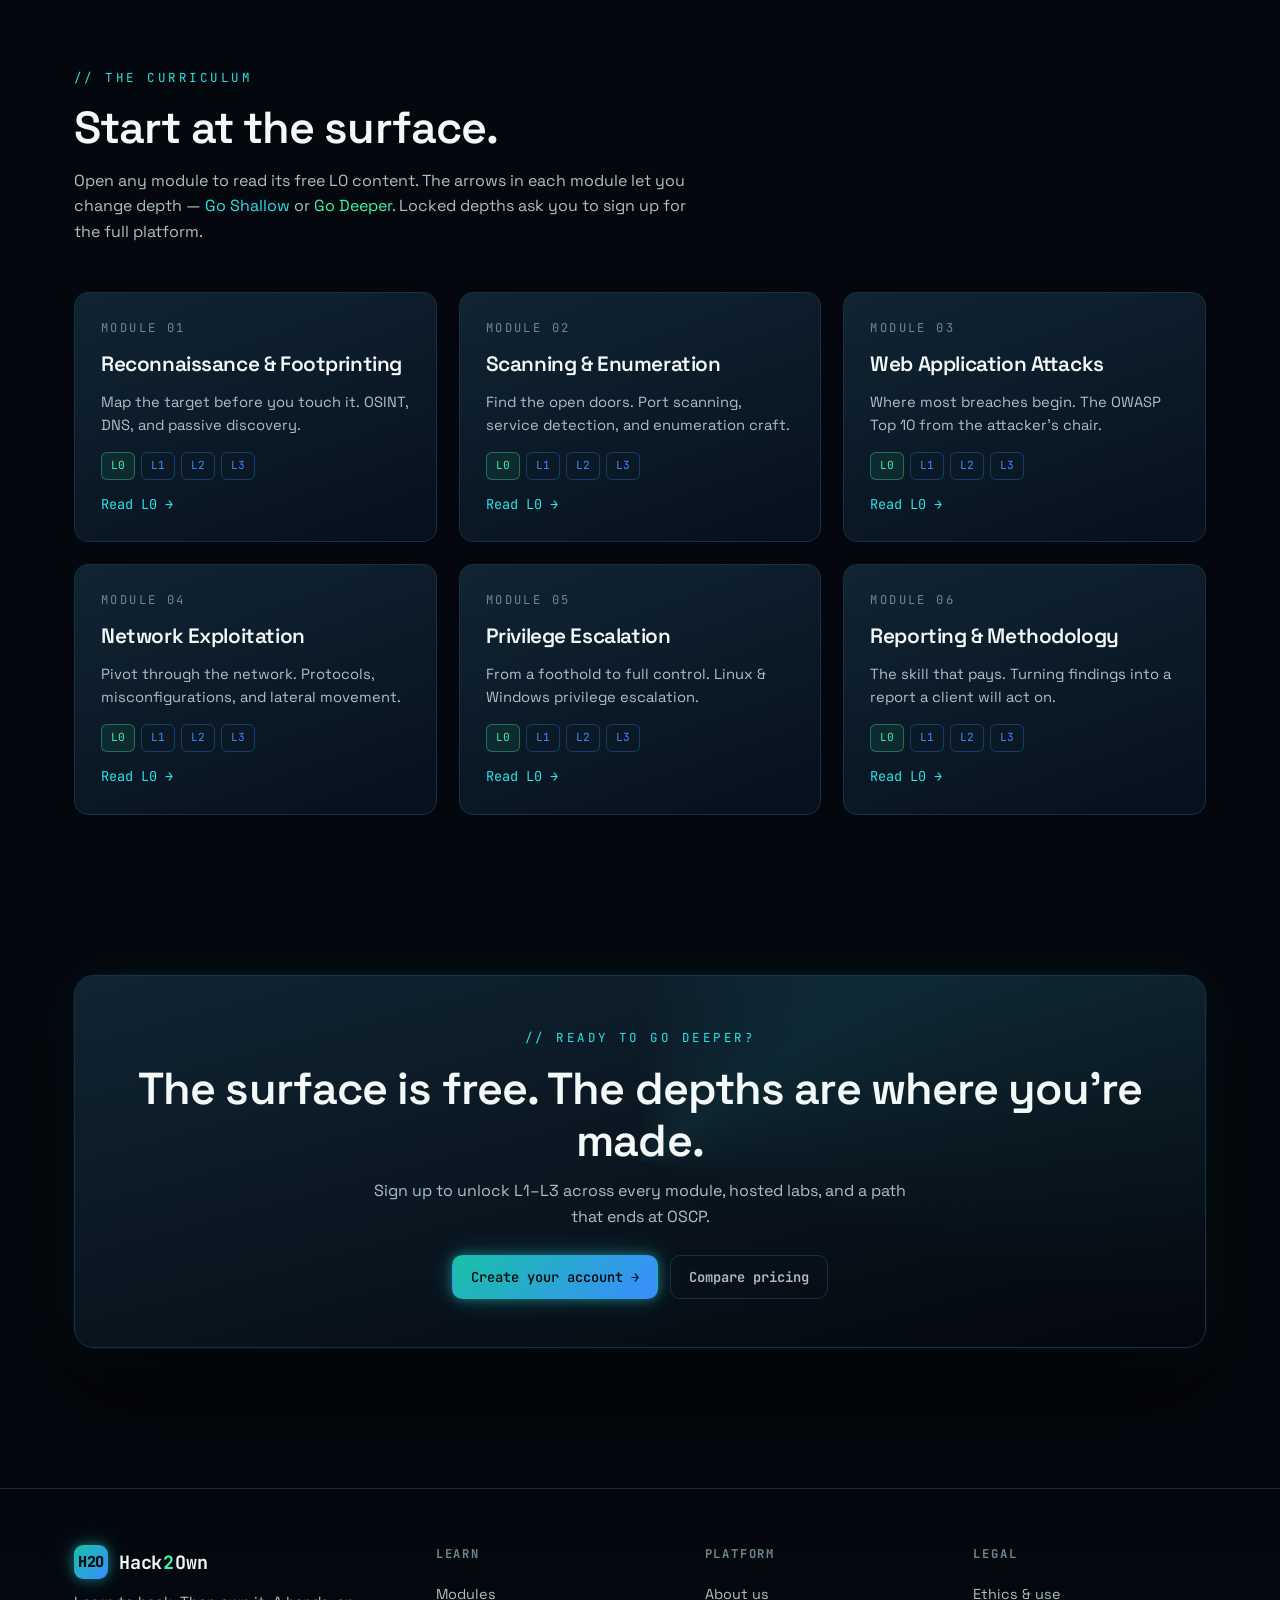
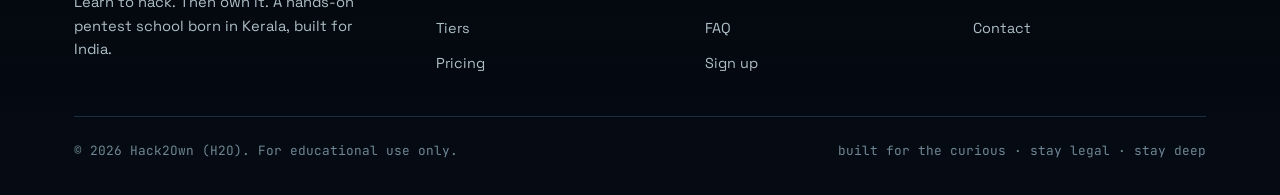
==== commit 8a46ee94: "Better Looking" ====
--- a/index.html
+++ b/index.html
@@ -47,7 +47,7 @@
 <!-- ===== NAVBAR (shared markup across all pages) ===== -->
 <nav class="nav">
   <div class="nav-inner">
-    <a href="index.html" class="brand"><span class="mark">H2O</span>Hack<b>2</b>Own</a>
+    <a href="index.html" class="brand"><span class="mark">H2O</span><span>Hack<b>2</b>Own</span></a>
     <button class="nav-toggle" aria-label="Menu"><span></span><span></span><span></span></button>
     <ul class="nav-links">
       <li><a href="index.html#modules">Modules</a></li>
@@ -223,7 +223,7 @@
   <div class="wrap">
     <div class="footer-grid">
       <div>
-        <a href="index.html" class="brand"><span class="mark">H2O</span>Hack<b>2</b>Own</a>
+        <a href="index.html" class="brand"><span class="mark">H2O</span><span>Hack<b>2</b>Own</span></a>
         <p class="tagline">Learn to hack. Then own it. A hands-on pentest school born in Kerala, built for India.</p>
       </div>
       <div>
--- a/assets/css/style.css
+++ b/assets/css/style.css
@@ -118,7 +118,7 @@
   box-shadow: var(--glow-cyan);
   font-size: .95rem; color: #02110d; font-weight: 800;
 }
-.brand b { color: var(--green); }
+.brand b { color: var(--green);  padding-inline: 1px; }
 
 .nav-links { display: flex; align-items: center; gap: 28px; list-style: none; }
 .nav-links a { color: var(--mist); font-size: .94rem; font-weight: 500; position: relative; }
@@ -228,7 +228,7 @@
    ============================================================ */
 .lvl-nav {
   display: flex; align-items: center; justify-content: center; gap: 18px;
-  padding: 12px 0; margin: 0 auto;
+  padding: 0px 0; margin: 0 auto;
 }
 .lvl-btn {
   width: 42px; height: 42px; border-radius: 11px; display: grid; place-items: center; cursor: pointer;
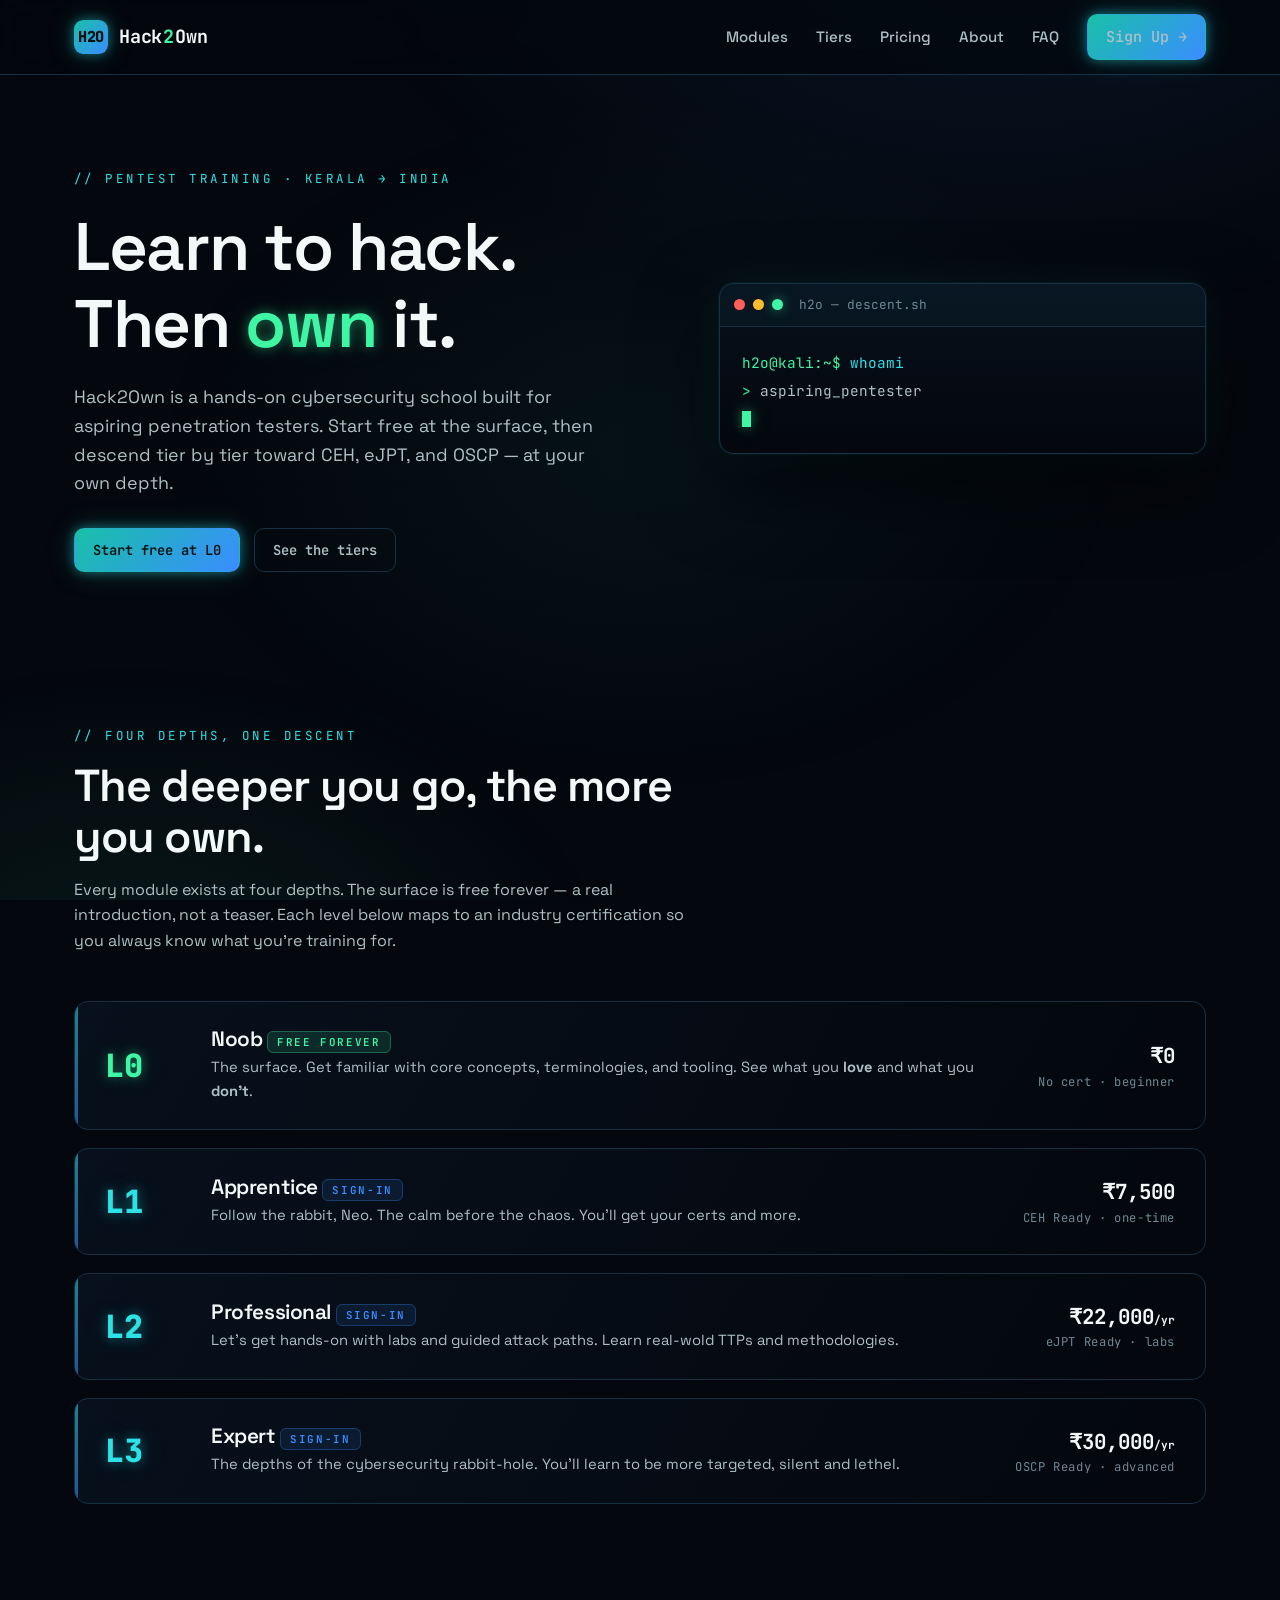
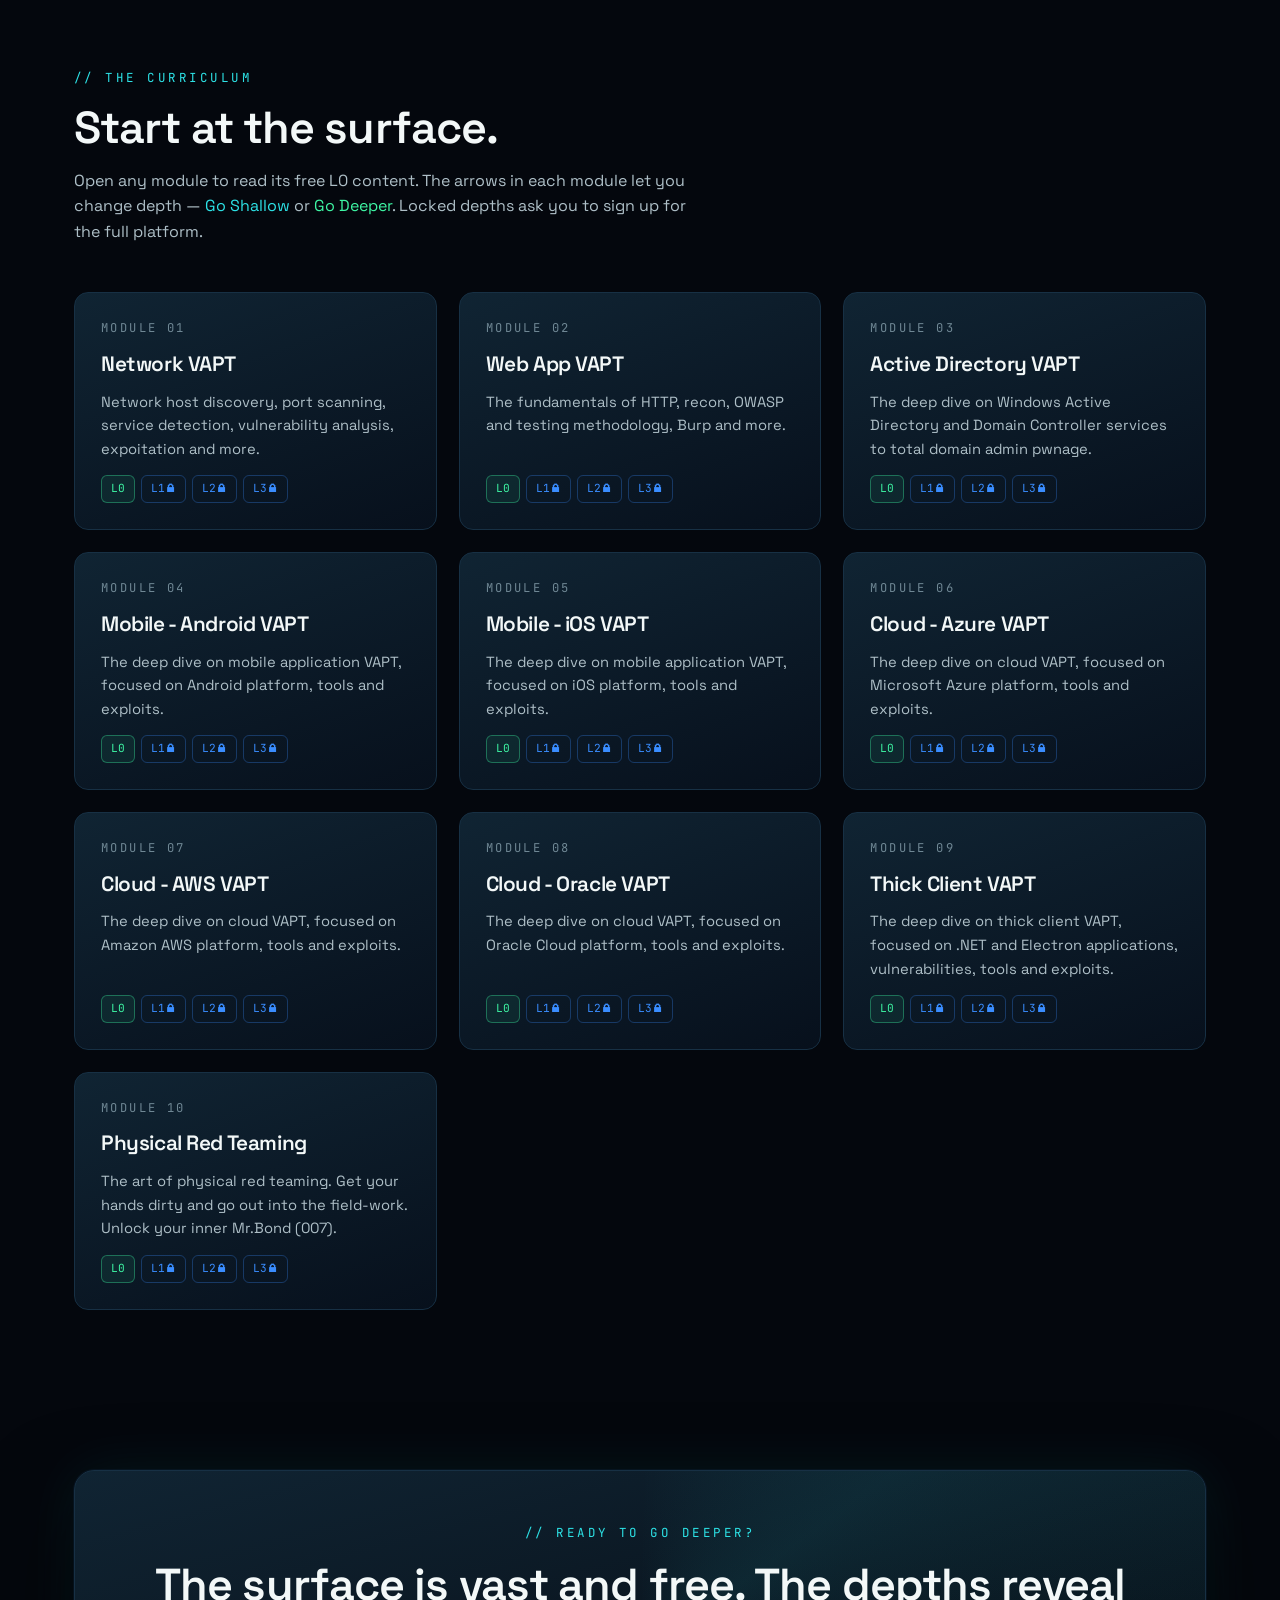
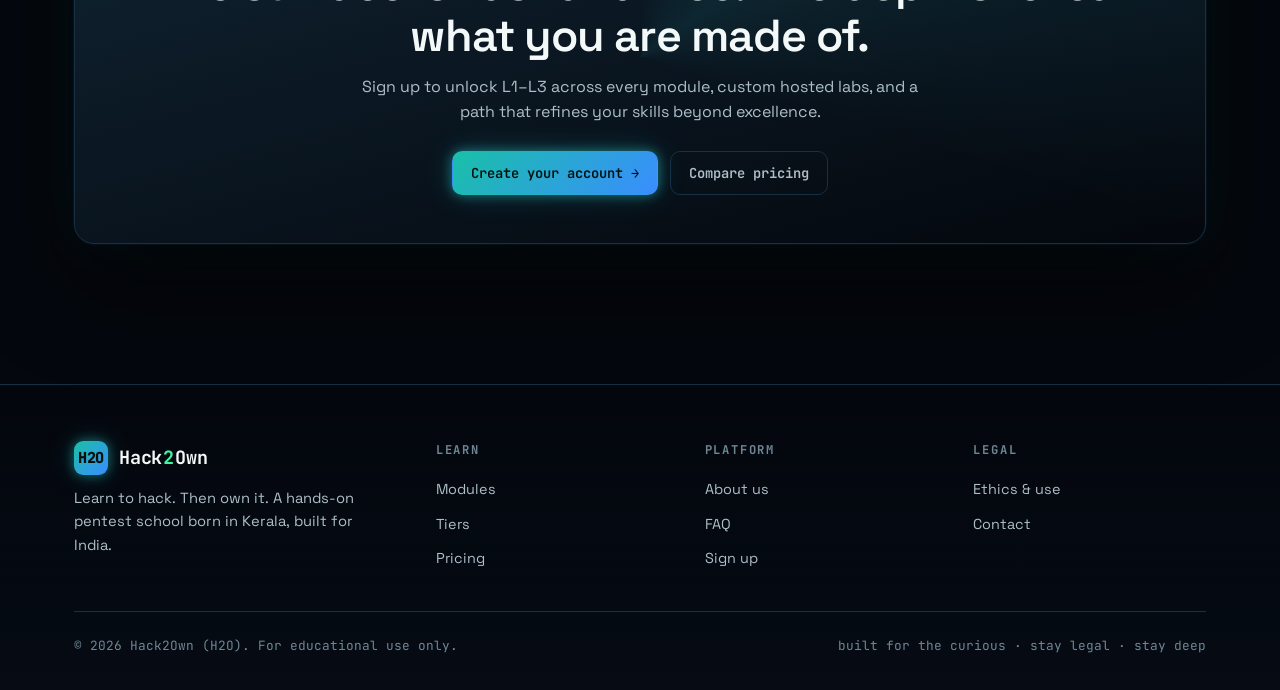
==== commit 34a524c7: "Added Modules" ====
--- a/index.html
+++ b/index.html
@@ -41,6 +41,17 @@
   "sameAs": []
 }
 </script>
+
+  <!-- Google tag (gtag.js) -->
+  <script async src="https://www.googletagmanager.com/gtag/js?id=G-TJH73SJKYV"></script>
+  <script>
+    window.dataLayer = window.dataLayer || [];
+    function gtag(){dataLayer.push(arguments);}
+    gtag('js', new Date());
+  
+    gtag('config', 'G-TJH73SJKYV');
+  </script>
+  
 </head>
 <body>
 
@@ -152,53 +163,77 @@
     </div>
 
     <div class="mod-grid">
-      <a href="modules/recon/l0.html" class="mod-card reveal">
+
+      <div class="mod-card reveal">
         <div class="idx">MODULE 01</div>
-        <h3>Reconnaissance &amp; Footprinting</h3>
-        <p>Map the target before you touch it. OSINT, DNS, and passive discovery.</p>
-        <div class="lvls"><span class="chip free">L0</span><span class="chip lock">L1</span><span class="chip lock">L2</span><span class="chip lock">L3</span></div>
-        <span class="go">Read L0 →</span>
-      </a>
-
-      <a href="modules/scanning/l0.html" class="mod-card reveal">
+        <h3>Network VAPT</h3>
+        <p>Network host discovery, port scanning, service detection, vulnerability analysis, expoitation and more.</p>
+        <div class="lvls"><a href="modules/network/l0.html" class="chip free">L0</a><span class="chip lock">L1🔒︎</span><span class="chip lock">L2🔒︎</span><span class="chip lock">L3🔒︎</span></div>
+      </div>
+
+      <div class="mod-card reveal">
         <div class="idx">MODULE 02</div>
-        <h3>Scanning &amp; Enumeration</h3>
-        <p>Find the open doors. Port scanning, service detection, and enumeration craft.</p>
-        <div class="lvls"><span class="chip free">L0</span><span class="chip lock">L1</span><span class="chip lock">L2</span><span class="chip lock">L3</span></div>
-        <span class="go">Read L0 →</span>
-      </a>
-
-      <a href="modules/web/l0.html" class="mod-card reveal">
+        <h3>Web App VAPT</h3>
+        <p>The fundamentals of HTTP, recon, OWASP and testing methodology, Burp and more.</p>
+        <div class="lvls"><a href="modules/web/l0.html" class="chip free">L0</a><span class="chip lock">L1🔒︎</span><span class="chip lock">L2🔒︎</span><span class="chip lock">L3🔒︎</span></div>
+      </div>
+
+      <div class="mod-card reveal">
         <div class="idx">MODULE 03</div>
-        <h3>Web Application Attacks</h3>
-        <p>Where most breaches begin. The OWASP Top 10 from the attacker's chair.</p>
-        <div class="lvls"><span class="chip free">L0</span><span class="chip lock">L1</span><span class="chip lock">L2</span><span class="chip lock">L3</span></div>
-        <span class="go">Read L0 →</span>
-      </a>
-
-      <a href="modules/network/l0.html" class="mod-card reveal">
+        <h3>Active Directory VAPT</h3>
+        <p>The deep dive on Windows Active Directory and Domain Controller services to total domain admin pwnage.</p>
+        <div class="lvls"><a href="modules/ad/l0.html" class="chip free">L0</a><span class="chip lock">L1🔒︎</span><span class="chip lock">L2🔒︎</span><span class="chip lock">L3🔒︎</span></div>
+      </div>
+
+      <div class="mod-card reveal">
         <div class="idx">MODULE 04</div>
-        <h3>Network Exploitation</h3>
-        <p>Pivot through the network. Protocols, misconfigurations, and lateral movement.</p>
-        <div class="lvls"><span class="chip free">L0</span><span class="chip lock">L1</span><span class="chip lock">L2</span><span class="chip lock">L3</span></div>
-        <span class="go">Read L0 →</span>
-      </a>
-
-      <a href="modules/privesc/l0.html" class="mod-card reveal">
+        <h3>Mobile - Android VAPT</h3>
+        <p>The deep dive on mobile application VAPT, focused on Android platform, tools and exploits.</p>
+        <div class="lvls"><a href="modules/mobile/android/l0.html" class="chip free">L0</a><span class="chip lock">L1🔒︎</span><span class="chip lock">L2🔒︎</span><span class="chip lock">L3🔒︎</span></div>
+      </div>
+
+      <div class="mod-card reveal">
         <div class="idx">MODULE 05</div>
-        <h3>Privilege Escalation</h3>
-        <p>From a foothold to full control. Linux &amp; Windows privilege escalation.</p>
-        <div class="lvls"><span class="chip free">L0</span><span class="chip lock">L1</span><span class="chip lock">L2</span><span class="chip lock">L3</span></div>
-        <span class="go">Read L0 →</span>
-      </a>
-
-      <a href="modules/reporting/l0.html" class="mod-card reveal">
+        <h3>Mobile - iOS VAPT</h3>
+        <p>The deep dive on mobile application VAPT, focused on iOS platform, tools and exploits.</p>
+        <div class="lvls"><a href="modules/mobile/ios/l0.html" class="chip free">L0</a><span class="chip lock">L1🔒︎</span><span class="chip lock">L2🔒︎</span><span class="chip lock">L3🔒︎</span></div>
+      </div>
+
+      <div class="mod-card reveal">
         <div class="idx">MODULE 06</div>
-        <h3>Reporting &amp; Methodology</h3>
-        <p>The skill that pays. Turning findings into a report a client will act on.</p>
-        <div class="lvls"><span class="chip free">L0</span><span class="chip lock">L1</span><span class="chip lock">L2</span><span class="chip lock">L3</span></div>
-        <span class="go">Read L0 →</span>
-      </a>
+        <h3>Cloud - Azure VAPT</h3>
+        <p>The deep dive on cloud VAPT, focused on Microsoft Azure platform, tools and exploits.</p>
+        <div class="lvls"><a href="modules/cloud/azure/l0.html" class="chip free">L0</a><span class="chip lock">L1🔒︎</span><span class="chip lock">L2🔒︎</span><span class="chip lock">L3🔒︎</span></div>
+      </div>
+
+      <div class="mod-card reveal">
+        <div class="idx">MODULE 07</div>
+        <h3>Cloud - AWS VAPT</h3>
+        <p>The deep dive on cloud VAPT, focused on Amazon AWS platform, tools and exploits.</p>
+        <div class="lvls"><a href="modules/cloud/aws/l0.html" class="chip free">L0</a><span class="chip lock">L1🔒︎</span><span class="chip lock">L2🔒︎</span><span class="chip lock">L3🔒︎</span></div>
+      </div>
+
+      <div  class="mod-card reveal">
+        <div class="idx">MODULE 08</div>
+        <h3>Cloud - Oracle VAPT</h3>
+        <p>The deep dive on cloud VAPT, focused on Oracle Cloud platform, tools and exploits.</p>
+        <div class="lvls"><a href="modules/cloud/oracle/l0.html" class="chip free">L0</a><span class="chip lock">L1🔒︎</span><span class="chip lock">L2🔒︎</span><span class="chip lock">L3🔒︎</span></div>
+      </div>
+
+      <div  class="mod-card reveal">
+        <div class="idx">MODULE 09</div>
+        <h3>Thick Client VAPT</h3>
+        <p>The deep dive on thick client VAPT, focused on .NET and Electron applications, vulnerabilities, tools and exploits.</p>
+        <div class="lvls"><a href="modules/cloud/oracle/l0.html" class="chip free">L0</a><span class="chip lock">L1🔒︎</span><span class="chip lock">L2🔒︎</span><span class="chip lock">L3🔒︎</span></div>
+      </div>
+
+      <div  class="mod-card reveal">
+        <div class="idx">MODULE 10</div>
+        <h3>Physical Red Teaming</h3>
+        <p>The art of physical red teaming. Get your hands dirty and go out into the field-work. Unlock your inner Mr.Bond (007).</p>
+        <div class="lvls"><a href="modules/cloud/oracle/l0.html" class="chip free">L0</a><span class="chip lock">L1🔒︎</span><span class="chip lock">L2🔒︎</span><span class="chip lock">L3🔒︎</span></div>
+      </div>
+
     </div>
   </div>
 </section>
@@ -208,8 +243,8 @@
   <div class="wrap">
     <div class="gate-card reveal" style="max-width:none;text-align:center;padding:48px 40px;">
       <span class="eyebrow">// ready to go deeper?</span>
-      <h2 style="margin:14px 0 12px;">The surface is free. The depths are where you're made.</h2>
-      <p style="max-width:560px;margin:0 auto 26px;">Sign up to unlock L1–L3 across every module, hosted labs, and a path that ends at OSCP.</p>
+      <h2 style="margin:14px 0 12px;">The surface is vast and free. The depths reveal what you are made of.</h2>
+      <p style="max-width:560px;margin:0 auto 26px;">Sign up to unlock L1–L3 across every module, custom hosted labs, and a path that refines your skills beyond excellence.</p>
       <div class="gate-actions">
         <a href="pages/locked.html?level=1" class="btn btn-primary">Create your account →</a>
         <a href="pages/pricing.html" class="btn btn-ghost">Compare pricing</a>
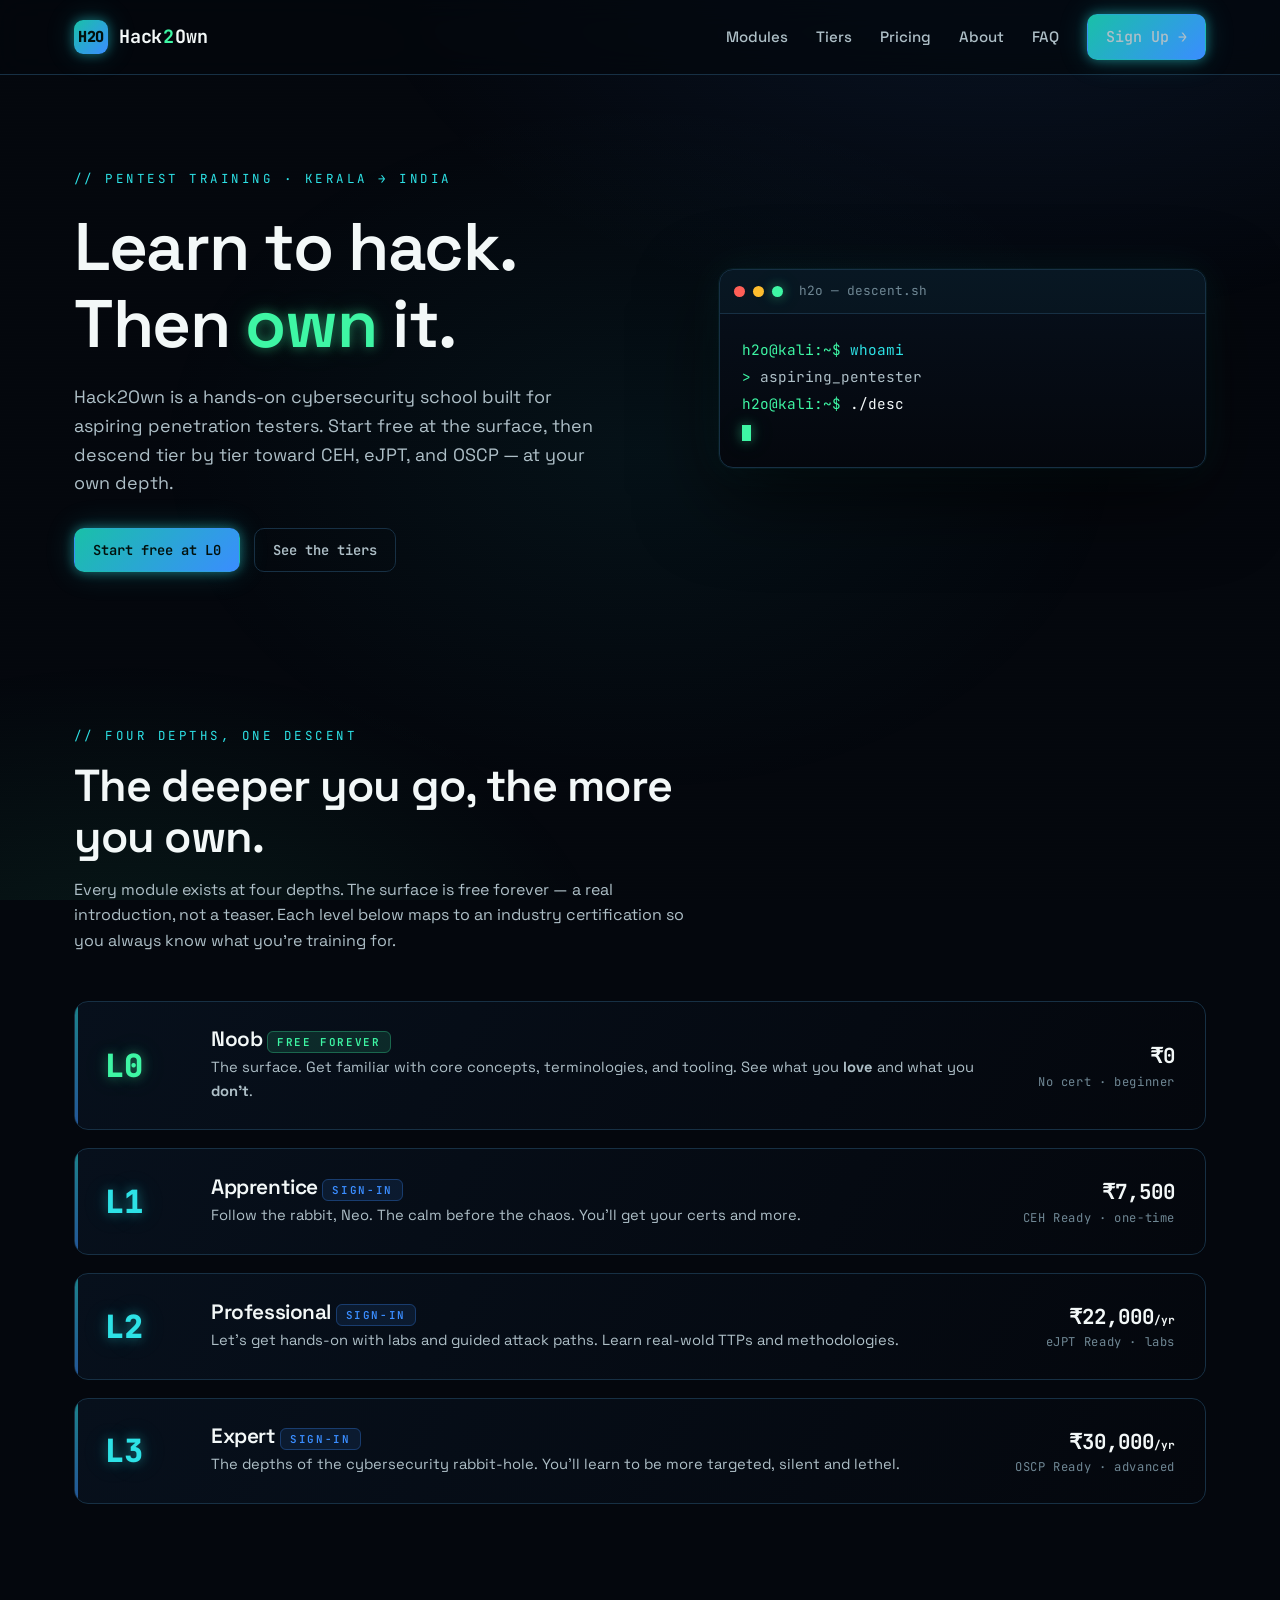
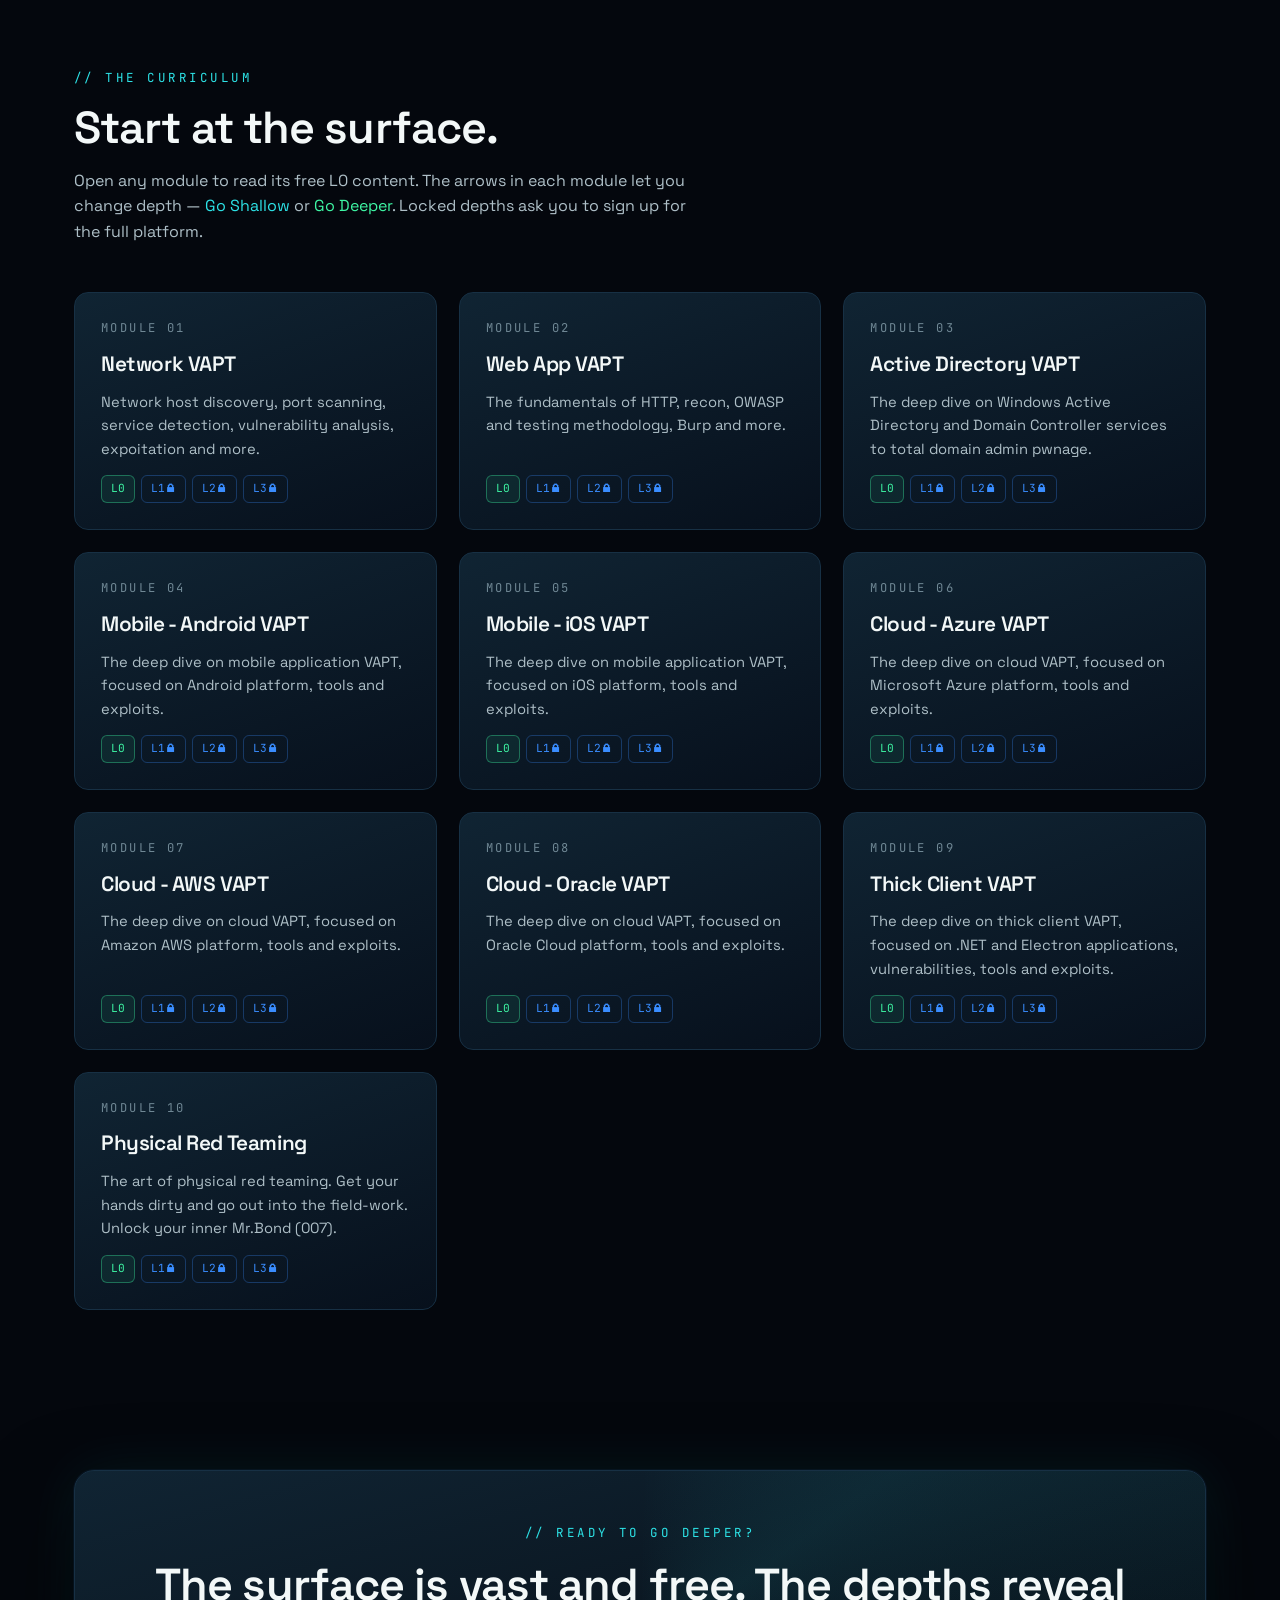
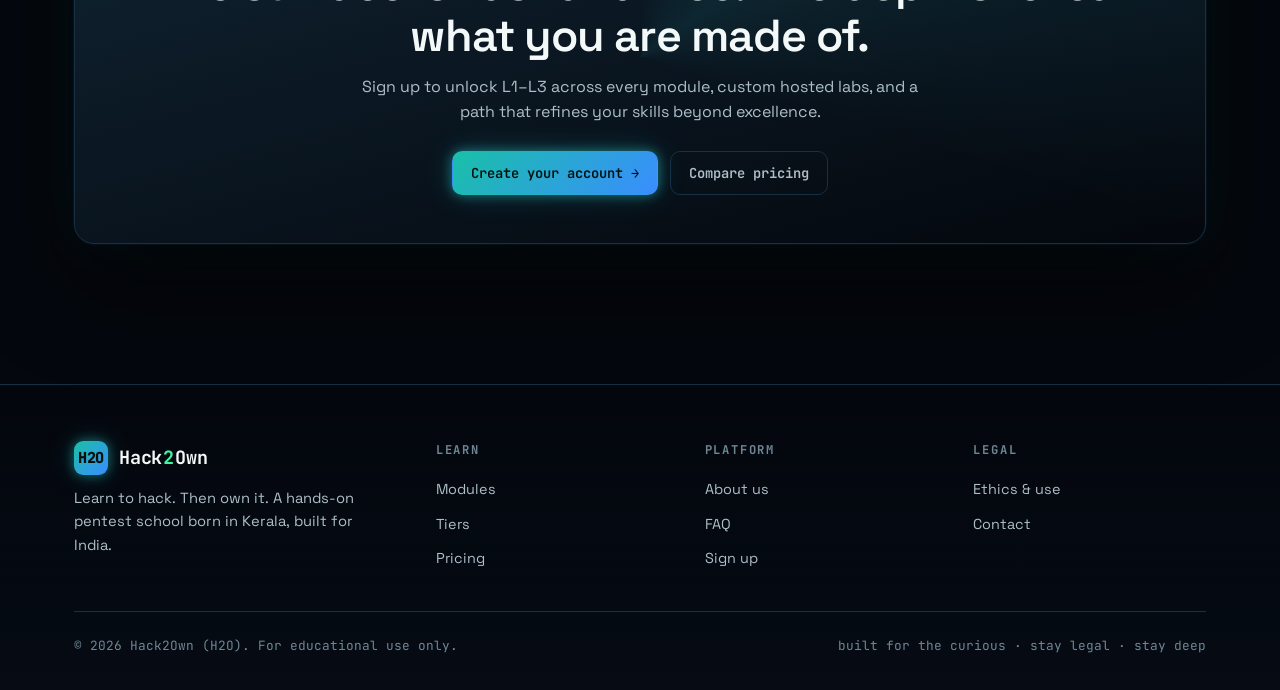
==== commit 492d6b95: "Fixed links" ====
--- a/index.html
+++ b/index.html
@@ -224,14 +224,14 @@
         <div class="idx">MODULE 09</div>
         <h3>Thick Client VAPT</h3>
         <p>The deep dive on thick client VAPT, focused on .NET and Electron applications, vulnerabilities, tools and exploits.</p>
-        <div class="lvls"><a href="modules/cloud/oracle/l0.html" class="chip free">L0</a><span class="chip lock">L1🔒︎</span><span class="chip lock">L2🔒︎</span><span class="chip lock">L3🔒︎</span></div>
+        <div class="lvls"><a href="modules/thick-client/dotnet/l0.html" class="chip free">L0</a><span class="chip lock">L1🔒︎</span><span class="chip lock">L2🔒︎</span><span class="chip lock">L3🔒︎</span></div>
       </div>
 
       <div  class="mod-card reveal">
         <div class="idx">MODULE 10</div>
         <h3>Physical Red Teaming</h3>
         <p>The art of physical red teaming. Get your hands dirty and go out into the field-work. Unlock your inner Mr.Bond (007).</p>
-        <div class="lvls"><a href="modules/cloud/oracle/l0.html" class="chip free">L0</a><span class="chip lock">L1🔒︎</span><span class="chip lock">L2🔒︎</span><span class="chip lock">L3🔒︎</span></div>
+        <div class="lvls"><a href="modules/physical-rt/l0.html" class="chip free">L0</a><span class="chip lock">L1🔒︎</span><span class="chip lock">L2🔒︎</span><span class="chip lock">L3🔒︎</span></div>
       </div>
 
     </div>
--- a/assets/css/style.css
+++ b/assets/css/style.css
@@ -220,8 +220,9 @@
 .mod-card .lvls { display: flex; gap: 6px; flex-wrap: wrap; }
 .chip { font-family: var(--mono); font-size: .7rem; padding: 4px 9px; border-radius: 6px; border: 1px solid var(--line); color: var(--fade); }
 .chip.free { color: var(--green); border-color: rgba(62,246,164,.35); background: rgba(62,246,164,.07); }
+.chip.free:hover { border-color: var(--cyan); box-shadow: var(--glow-cyan); transform: translateY(-2px); transition: all .22s; background: var(--cyan); color: white; }
 .chip.lock { color: var(--blue); border-color: rgba(58,141,255,.3); }
-.mod-card .go { font-family: var(--mono); font-size: .85rem; color: var(--cyan); display: inline-flex; align-items: center; gap: 6px; }
+.mod-card .go { font-family: var(--mono); font-size: .85rem; color: var(--cyan); display: inline-flex; align-items: right; gap: 6px; }
 
 /* ============================================================
    MODULE / LESSON PAGE
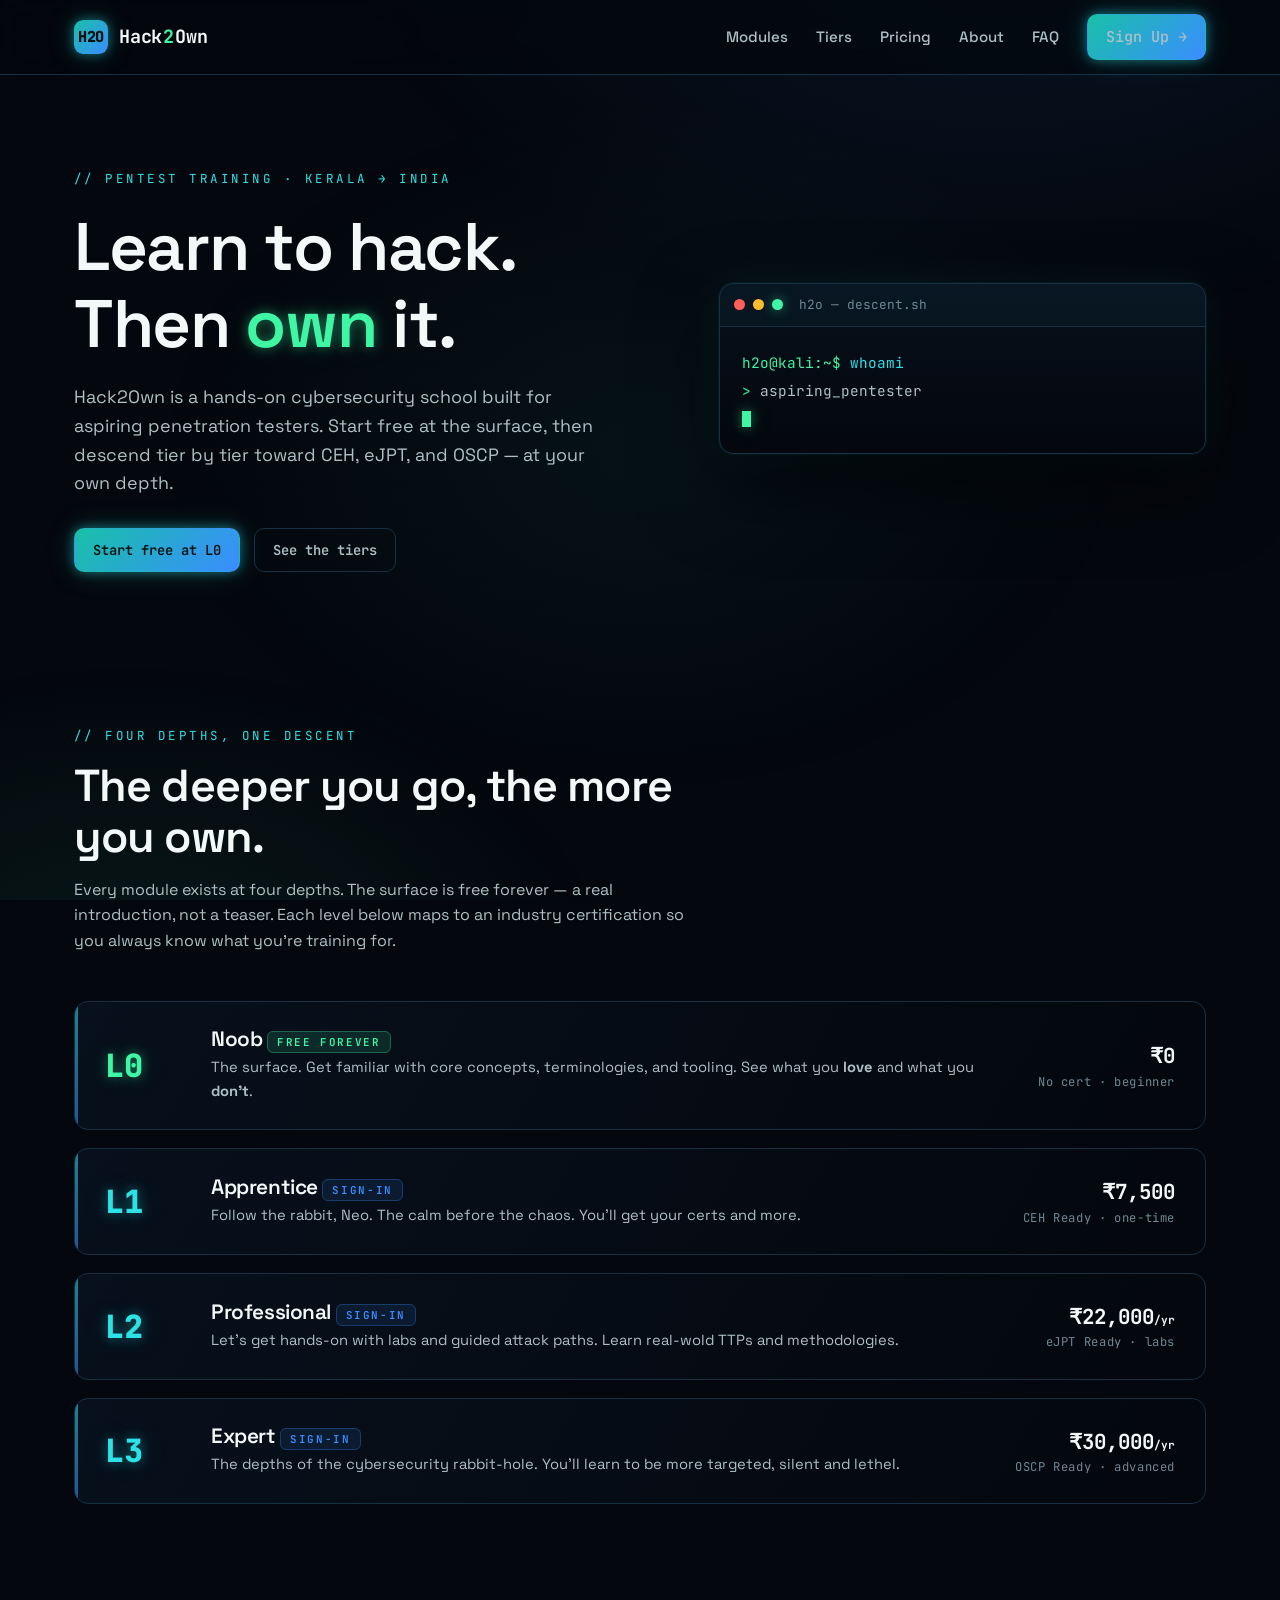
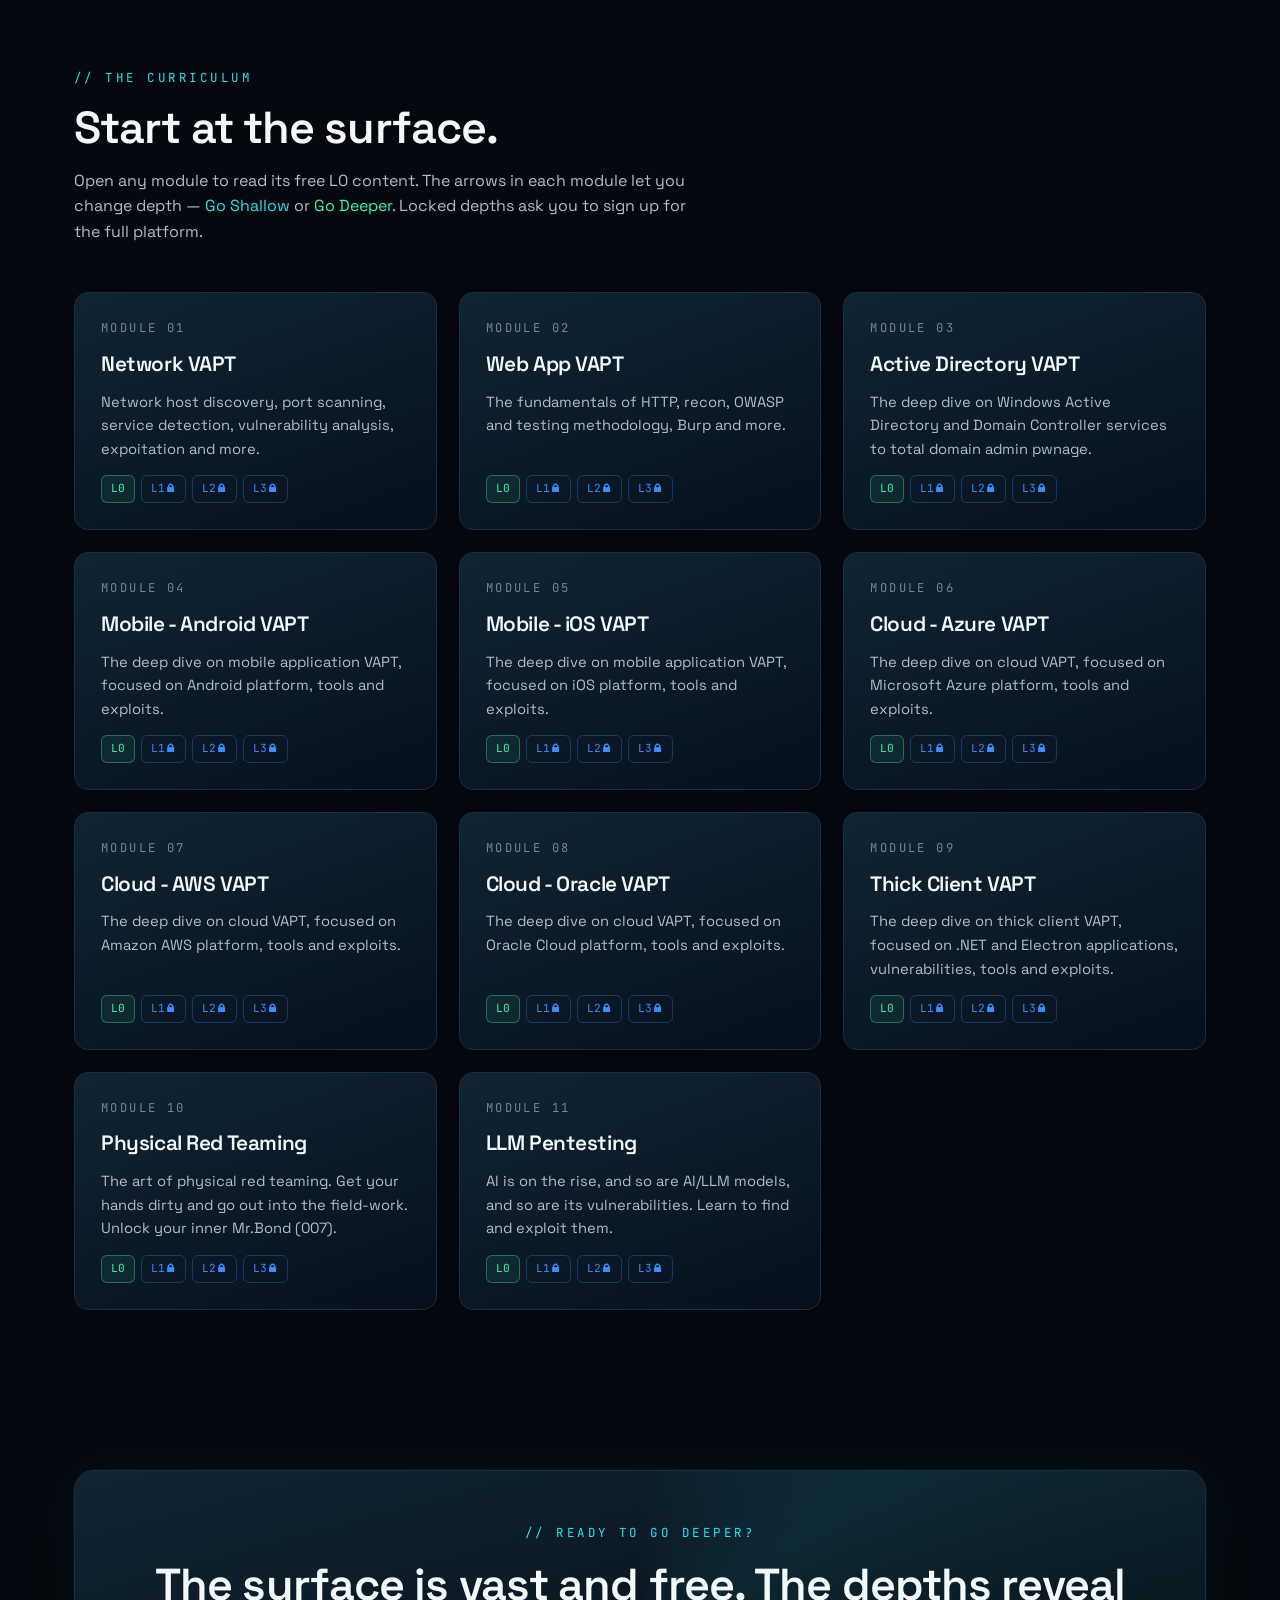
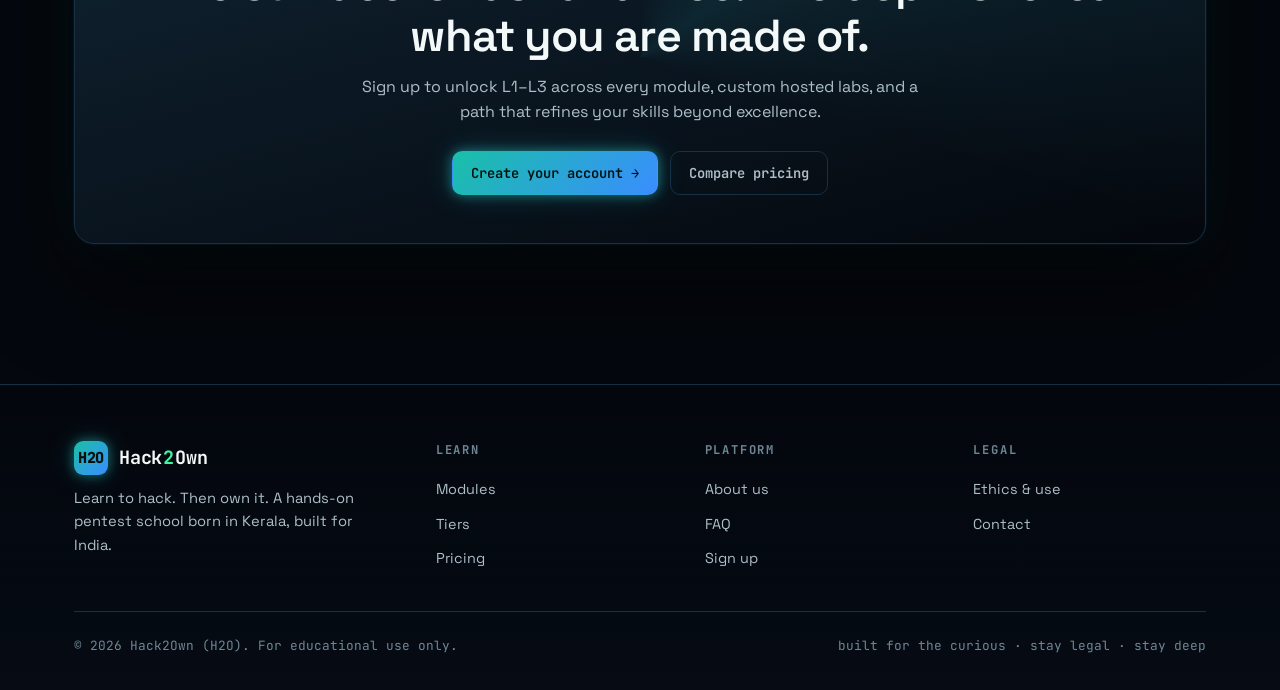
==== commit 7449d2ff: "Added AI" ====
--- a/index.html
+++ b/index.html
@@ -234,6 +234,13 @@
         <div class="lvls"><a href="modules/physical-rt/l0.html" class="chip free">L0</a><span class="chip lock">L1🔒︎</span><span class="chip lock">L2🔒︎</span><span class="chip lock">L3🔒︎</span></div>
       </div>
 
+      <div  class="mod-card reveal">
+        <div class="idx">MODULE 11</div>
+        <h3>LLM Pentesting</h3>
+        <p>AI is on the rise, and so are AI/LLM models, and so are its vulnerabilities. Learn to find and exploit them.</p>
+        <div class="lvls"><a href="modules/ai-sec/llm-l0.html" class="chip free">L0</a><span class="chip lock">L1🔒︎</span><span class="chip lock">L2🔒︎</span><span class="chip lock">L3🔒︎</span></div>
+      </div>
+
     </div>
   </div>
 </section>
